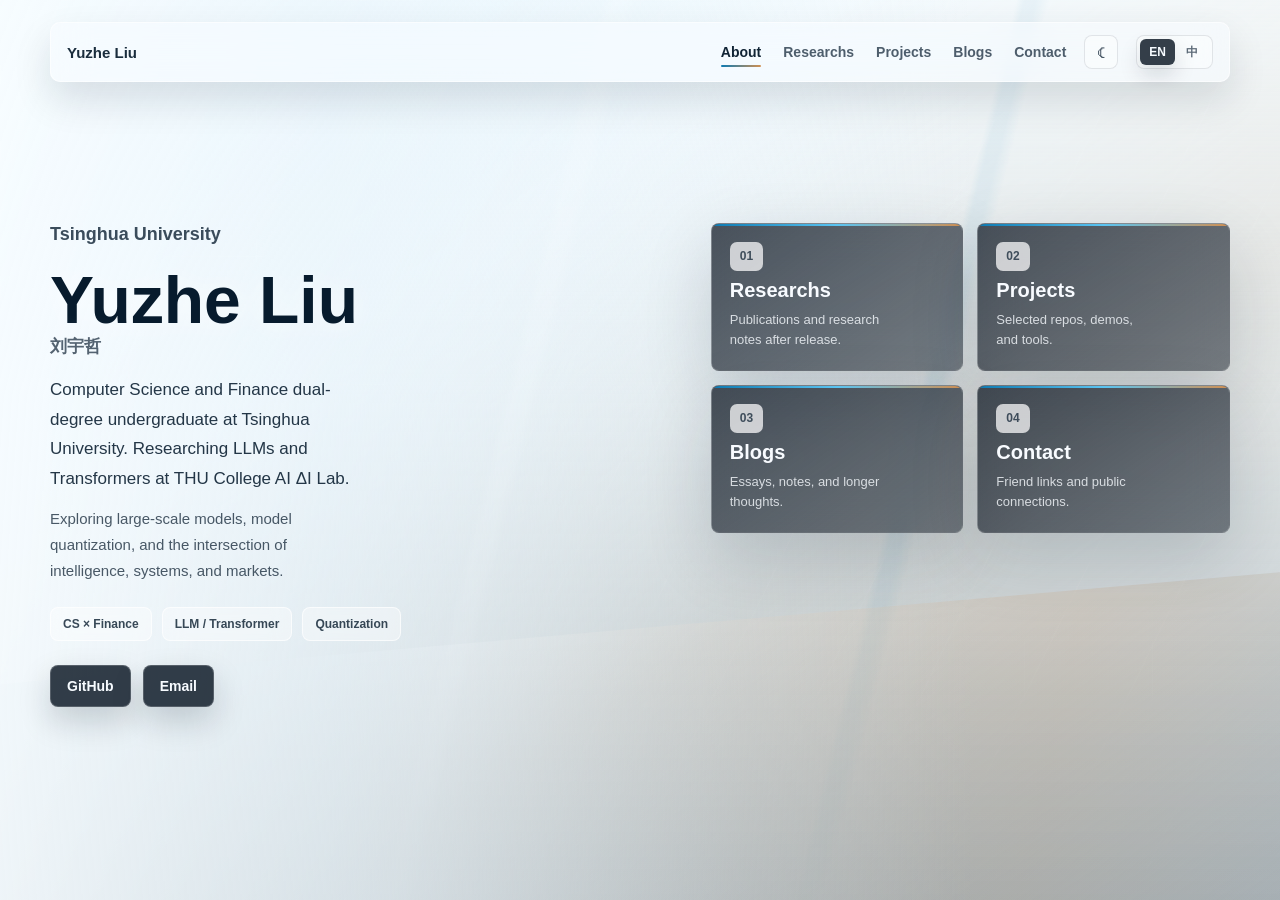
==== index.html @ 2b9860d4 "Use wet lens hutong bokeh background" ====
<!DOCTYPE html>
<html lang="zh-CN">
<head>
  <meta charset="UTF-8" />
  <meta name="viewport" content="width=device-width, initial-scale=1.0" />
  <script>
    try {
      const theme = localStorage.getItem("yuzhe-site-theme");
      document.documentElement.dataset.theme = theme === "dark" ? "dark" : "light";
    } catch (error) {
      document.documentElement.dataset.theme = "light";
    }
  </script>
  <meta name="description" content="刘宇哲 / Yuzhe Liu 的个人主页" />
  <title>刘宇哲 | Yuzhe Liu</title>
  <link rel="stylesheet" href="style.css?v=20260731i" />
  <script src="script.js?v=20260731f" defer></script>
</head>
<body
  data-page="about"
  data-title-en="Yuzhe Liu | Personal Website"
  data-title-zh="刘宇哲 | 个人主页"
  data-description-en="Personal website of Yuzhe Liu, a Computer Science and Finance undergraduate at Tsinghua University."
  data-description-zh="刘宇哲 / Yuzhe Liu 的个人主页"
>
  <main class="site-shell home-shell">
    <div class="hero-bg" aria-hidden="true"></div>
    <div class="hero-vignette" aria-hidden="true"></div>
    <div class="light-grid" aria-hidden="true"></div>

    <header class="navbar">
      <a class="brand" href="index.html">Yuzhe Liu</a>
      <div class="nav-cluster">
        <nav class="nav-links" aria-label="Primary navigation">
          <a href="index.html" data-nav="about" data-i18n="nav.about">About</a>
          <a href="researchs.html" data-nav="researchs" data-i18n="nav.researchs">Researchs</a>
          <a href="projects.html" data-nav="projects" data-i18n="nav.projects">Projects</a>
          <a href="blogs.html" data-nav="blogs" data-i18n="nav.blogs">Blogs</a>
          <a href="contact.html" data-nav="contact" data-i18n="nav.contact">Contact</a>
        </nav>
        <button class="theme-toggle" type="button" data-theme-toggle aria-label="Switch to dark theme" title="Switch to dark theme">
          <span class="theme-icon" aria-hidden="true">☾</span>
        </button>
        <div class="lang-switch" role="group" aria-label="Language">
          <button class="lang-option" type="button" data-lang="en">EN</button>
          <button class="lang-option" type="button" data-lang="zh">中</button>
        </div>
      </div>
    </header>

    <section class="home-hero" id="about" aria-labelledby="home-title">
      <div class="hero-copy">
        <p class="eyebrow" data-i18n="home.eyebrow">Tsinghua University</p>
        <h1 id="home-title">
          <span>Yuzhe Liu</span>
          <small class="chinese-name">刘宇哲</small>
        </h1>
        <p class="headline" data-i18n="home.headline">
          Computer Science and Finance dual-degree undergraduate at Tsinghua University.
          Researching LLMs and Transformers at THU College AI ΔI Lab.
        </p>
        <p class="headline muted" data-i18n="home.muted">
          Exploring large-scale models, model quantization, and the intersection of intelligence,
          systems, and markets.
        </p>

        <div class="signal-list" aria-label="Current focus">
          <span data-i18n="home.signal.degree">CS × Finance</span>
          <span data-i18n="home.signal.llm">LLM / Transformer</span>
          <span data-i18n="home.signal.quant">Quantization</span>
        </div>

        <div class="hero-actions">
          <a href="https://github.com/yz-liu-creater" target="_blank" rel="noreferrer">GitHub</a>
          <a href="https://mail.google.com/mail/?view=cm&fs=1&to=liuyuzhe473%40gmail.com" target="_blank" rel="noreferrer" data-i18n="action.email">Email</a>
        </div>
      </div>

      <nav class="portal-grid" aria-label="Page launcher">
        <a class="portal-card" href="researchs.html">
          <span class="portal-index">01</span>
          <span class="portal-title" data-i18n="portal.researchs.title">Researchs</span>
          <span class="portal-copy" data-i18n="portal.researchs.copy">Publications and research notes after release.</span>
        </a>
        <a class="portal-card" href="projects.html">
          <span class="portal-index">02</span>
          <span class="portal-title" data-i18n="portal.projects.title">Projects</span>
          <span class="portal-copy" data-i18n="portal.projects.copy">Selected repos, demos, and tools.</span>
        </a>
        <a class="portal-card" href="blogs.html">
          <span class="portal-index">03</span>
          <span class="portal-title" data-i18n="portal.blogs.title">Blogs</span>
          <span class="portal-copy" data-i18n="portal.blogs.copy">Essays, notes, and longer thoughts.</span>
        </a>
        <a class="portal-card" href="contact.html">
          <span class="portal-index">04</span>
          <span class="portal-title" data-i18n="portal.contact.title">Contact</span>
          <span class="portal-copy" data-i18n="portal.contact.copy">Friend links and public connections.</span>
        </a>
      </nav>
    </section>
  </main>
</body>
</html>
---- style.css ----
:root {
  --bg: #eaf5fb;
  --bg-soft: #c8dce8;
  --ink: #071b2d;
  --ink-soft: rgba(7, 27, 45, 0.74);
  --panel: rgba(255, 255, 255, 0.48);
  --panel-strong: rgba(255, 255, 255, 0.72);
  --panel-dark: rgba(8, 17, 29, 0.42);
  --line: rgba(255, 255, 255, 0.56);
  --line-dark: rgba(7, 27, 45, 0.12);
  --accent: #0d7ab2;
  --accent-2: #d18f51;
  --accent-3: #59c4f2;
  --shadow: 0 24px 68px rgba(7, 27, 45, 0.16);
  --mx: 0;
  --my: 0;
}

* {
  box-sizing: border-box;
}

html {
  min-height: 100%;
  scroll-behavior: smooth;
}

body {
  min-height: 100%;
  margin: 0;
  overflow-x: hidden;
  color: var(--ink);
  background:
    linear-gradient(180deg, var(--bg) 0%, var(--bg-soft) 100%);
  font-family: Inter, -apple-system, BlinkMacSystemFont, "Segoe UI", "Noto Sans SC",
    "Microsoft YaHei", sans-serif;
  transition: color 220ms ease, background-color 220ms ease;
}

a {
  color: inherit;
}

section[id],
article[id] {
  scroll-margin-top: 104px;
}

.site-shell {
  position: relative;
  isolation: isolate;
  min-height: 100svh;
  padding: 22px clamp(18px, 3vw, 40px) 40px;
}

.home-shell {
  min-height: max(100svh, 860px);
}

.page-shell {
  min-height: 100svh;
}

.hero-bg,
.hero-vignette,
.light-grid {
  position: fixed;
  inset: 0;
  pointer-events: none;
}

.hero-bg {
  z-index: -4;
  inset: -4vmax;
  overflow: hidden;
  background:
    linear-gradient(112deg, rgba(255, 255, 255, 0.72) 0%, rgba(255, 255, 255, 0.2) 34%, rgba(255, 255, 255, 0) 58%),
    linear-gradient(146deg, rgba(89, 196, 242, 0.38) 0%, rgba(234, 245, 251, 0.32) 34%, rgba(209, 143, 81, 0.16) 62%, rgba(255, 255, 255, 0.42) 100%),
    linear-gradient(180deg, #f3fbff 0%, #dbeaf3 48%, #bed5e2 100%);
  transform: scale(1.012) translate3d(calc(var(--mx) * -10px), calc(var(--my) * -8px), 0);
  transition: transform 420ms ease-out;
}

.hero-bg::before,
.hero-bg::after {
  position: absolute;
  content: "";
  pointer-events: none;
}

.hero-bg::before {
  inset: 0;
  opacity: 0.78;
  background:
    linear-gradient(104deg, transparent 0 41%, rgba(255, 255, 255, 0.38) 41.5% 42.4%, transparent 43% 66%, rgba(13, 122, 178, 0.16) 66.5% 67.2%, transparent 68%),
    repeating-linear-gradient(116deg, rgba(255, 255, 255, 0.16) 0 1px, transparent 1px 92px);
  mask-image: linear-gradient(180deg, rgba(0, 0, 0, 0.9) 0%, rgba(0, 0, 0, 0.58) 54%, transparent 100%);
}

.hero-bg::after {
  right: -10%;
  bottom: -16%;
  left: -10%;
  height: 54vh;
  background:
    linear-gradient(180deg, rgba(255, 255, 255, 0) 0%, rgba(7, 27, 45, 0.1) 100%),
    linear-gradient(102deg, rgba(13, 122, 178, 0.12), rgba(255, 255, 255, 0.28) 36%, rgba(209, 143, 81, 0.16) 72%, rgba(7, 27, 45, 0.08));
  transform: skewY(-5deg);
}

.hero-vignette {
  z-index: -3;
  background:
    linear-gradient(
      90deg,
      rgba(247, 252, 255, 0.88) 0%,
      rgba(236, 246, 252, 0.68) 26%,
      rgba(236, 246, 252, 0.18) 58%,
      rgba(236, 246, 252, 0) 76%
    ),
    linear-gradient(
      180deg,
      rgba(247, 252, 255, 0.54) 0%,
      rgba(236, 246, 252, 0.16) 44%,
      rgba(11, 26, 40, 0.08) 78%,
      rgba(11, 26, 40, 0.14) 100%
    );
}

.light-grid {
  z-index: -2;
  opacity: 0.26;
  background:
    linear-gradient(rgba(255, 255, 255, 0.14) 1px, transparent 1px),
    linear-gradient(90deg, rgba(255, 255, 255, 0.14) 1px, transparent 1px);
  background-size: 128px 128px, 128px 128px;
  mask-image: linear-gradient(180deg, rgba(0, 0, 0, 0.8) 0%, rgba(0, 0, 0, 0.24) 44%, transparent 100%);
}

.navbar {
  position: sticky;
  top: 20px;
  z-index: 5;
  display: flex;
  align-items: center;
  justify-content: space-between;
  gap: 18px;
  width: min(1180px, 100%);
  margin: 0 auto;
  padding: 12px 16px;
  border: 1px solid rgba(255, 255, 255, 0.6);
  border-radius: 10px;
  background: rgba(248, 252, 255, 0.56);
  box-shadow: 0 18px 38px rgba(7, 27, 45, 0.12);
  backdrop-filter: blur(18px) saturate(1.15);
}

.site-shell.is-scrolled .navbar {
  background: rgba(248, 252, 255, 0.72);
  box-shadow: 0 20px 44px rgba(7, 27, 45, 0.16);
}

.brand {
  flex: 0 0 auto;
  text-decoration: none;
  color: rgba(7, 27, 45, 0.92);
  font-size: 15px;
  font-weight: 760;
  letter-spacing: 0;
}

.nav-cluster {
  display: flex;
  align-items: center;
  justify-content: flex-end;
  gap: 18px;
  min-width: 0;
}

.nav-links {
  display: flex;
  flex-wrap: wrap;
  align-items: center;
  justify-content: flex-end;
  gap: clamp(10px, 2vw, 22px);
}

.nav-links a {
  position: relative;
  color: rgba(7, 27, 45, 0.7);
  text-decoration: none;
  font-size: 14px;
  font-weight: 680;
  white-space: nowrap;
}

.nav-links a::after {
  position: absolute;
  right: 0;
  bottom: -7px;
  left: 0;
  height: 2px;
  content: "";
  background: linear-gradient(90deg, var(--accent), var(--accent-2));
  border-radius: 999px;
  transform: scaleX(0);
  transform-origin: left;
  transition: transform 180ms ease;
}

.nav-links a:hover,
.nav-links a.active {
  color: rgba(7, 27, 45, 0.96);
}

.nav-links a:hover::after,
.nav-links a.active::after {
  transform: scaleX(1);
}

.lang-switch {
  display: inline-flex;
  flex: 0 0 auto;
  align-items: center;
  min-height: 34px;
  padding: 3px;
  background: rgba(255, 255, 255, 0.42);
  border: 1px solid rgba(7, 27, 45, 0.1);
  border-radius: 8px;
}

.theme-toggle {
  appearance: none;
  display: inline-grid;
  flex: 0 0 auto;
  place-items: center;
  width: 34px;
  height: 34px;
  padding: 0;
  color: rgba(7, 27, 45, 0.72);
  background: rgba(255, 255, 255, 0.42);
  border: 1px solid rgba(7, 27, 45, 0.1);
  border-radius: 8px;
  cursor: pointer;
  font: inherit;
  transition: color 160ms ease, background-color 160ms ease, border-color 160ms ease,
    box-shadow 160ms ease, transform 160ms ease;
}

.theme-toggle:hover {
  color: #f7fbff;
  background: rgba(8, 20, 33, 0.82);
  transform: translateY(-1px);
}

.theme-toggle:focus-visible {
  outline: 2px solid rgba(13, 122, 178, 0.72);
  outline-offset: 2px;
}

.theme-icon {
  display: block;
  font-size: 17px;
  line-height: 1;
}

.lang-option {
  appearance: none;
  min-width: 34px;
  height: 26px;
  padding: 0 9px;
  color: rgba(7, 27, 45, 0.64);
  background: transparent;
  border: 0;
  border-radius: 6px;
  cursor: pointer;
  font: inherit;
  font-size: 12px;
  font-weight: 760;
  line-height: 1;
  transition: background-color 160ms ease, color 160ms ease, box-shadow 160ms ease;
}

.lang-option:hover,
.lang-option.active {
  color: #f7fbff;
  background: rgba(8, 20, 33, 0.82);
  box-shadow: 0 10px 22px rgba(8, 20, 33, 0.14);
}

.lang-option:focus-visible {
  outline: 2px solid rgba(13, 122, 178, 0.72);
  outline-offset: 2px;
}

.home-hero {
  position: relative;
  z-index: 1;
  width: min(1180px, 100%);
  margin: 0 auto;
  padding: clamp(84px, 11vw, 168px) 0 clamp(32px, 5vw, 56px);
  display: grid;
  grid-template-columns: minmax(0, 1.08fr) minmax(0, 0.92fr);
  gap: clamp(22px, 4vw, 52px);
  align-items: start;
}

.hero-copy {
  max-width: 660px;
}

.eyebrow {
  display: inline-flex;
  align-items: center;
  min-height: 32px;
  padding: 0 12px;
  margin: 0 0 16px;
  color: rgba(7, 27, 45, 0.72);
  background: rgba(255, 255, 255, 0.5);
  border: 1px solid rgba(255, 255, 255, 0.7);
  border-radius: 8px;
  font-size: 12px;
  font-weight: 760;
  letter-spacing: 0;
  text-transform: uppercase;
  backdrop-filter: blur(10px);
}

.home-hero .eyebrow {
  min-height: auto;
  padding: 0;
  margin-bottom: 24px;
  color: rgba(7, 27, 45, 0.78);
  background: transparent;
  border: 0;
  border-radius: 0;
  font-size: 18px;
  font-weight: 800;
  line-height: 1.3;
  text-transform: none;
  backdrop-filter: none;
}

h1 {
  margin: 0;
  color: var(--ink);
  font-size: clamp(46px, 5.2vw, 66px);
  line-height: 0.92;
  font-weight: 800;
  letter-spacing: 0;
  text-wrap: balance;
  text-shadow: 0 1px 24px rgba(255, 255, 255, 0.7);
}

h1 span {
  display: block;
}

h1 small {
  display: block;
  margin-top: 8px;
  color: rgba(7, 27, 45, 0.68);
  font-size: clamp(14px, 1.35vw, 18px);
  font-weight: 600;
}

.headline {
  max-width: 34ch;
  margin: 20px 0 0;
  color: rgba(7, 27, 45, 0.88);
  font-size: 17px;
  line-height: 1.75;
  text-wrap: balance;
  text-shadow: 0 1px 18px rgba(255, 255, 255, 0.55);
}

.headline.muted {
  max-width: 40ch;
  margin-top: 12px;
  color: rgba(7, 27, 45, 0.72);
  font-size: 15px;
}

.signal-list {
  display: flex;
  flex-wrap: wrap;
  gap: 10px;
  margin-top: 22px;
}

.signal-list span {
  display: inline-flex;
  align-items: center;
  min-height: 34px;
  padding: 0 12px;
  color: rgba(7, 27, 45, 0.8);
  background: rgba(255, 255, 255, 0.38);
  border: 1px solid rgba(255, 255, 255, 0.66);
  border-radius: 8px;
  font-size: 12px;
  font-weight: 700;
  backdrop-filter: blur(10px);
}

.hero-actions {
  display: flex;
  flex-wrap: wrap;
  gap: 12px;
  margin-top: 24px;
}

.hero-actions a {
  display: inline-flex;
  align-items: center;
  min-height: 42px;
  padding: 0 16px;
  color: #f7fbff;
  text-decoration: none;
  background: rgba(8, 20, 33, 0.82);
  border: 1px solid rgba(255, 255, 255, 0.18);
  border-radius: 8px;
  box-shadow: 0 14px 32px rgba(8, 20, 33, 0.18);
  font-size: 14px;
  font-weight: 760;
  transition: transform 180ms ease, background-color 180ms ease, box-shadow 180ms ease;
}

.hero-actions a:hover {
  background: rgba(13, 122, 178, 0.94);
  box-shadow: 0 18px 38px rgba(13, 122, 178, 0.22);
  transform: translateY(-2px);
}

.portal-grid {
  display: grid;
  grid-template-columns: repeat(2, minmax(0, 1fr));
  gap: 14px;
  align-self: start;
}

.portal-card {
  position: relative;
  display: grid;
  gap: 8px;
  min-height: 148px;
  padding: 18px;
  color: #f8fbff;
  text-decoration: none;
  background: linear-gradient(145deg, rgba(9, 18, 30, 0.72), rgba(9, 18, 30, 0.5));
  border: 1px solid rgba(255, 255, 255, 0.16);
  border-radius: 8px;
  box-shadow: var(--shadow);
  backdrop-filter: blur(18px) saturate(1.15);
  transition: transform 180ms ease, border-color 180ms ease, box-shadow 180ms ease;
  overflow: hidden;
}

.portal-card::before {
  position: absolute;
  inset: 0 0 auto;
  height: 2px;
  content: "";
  background: linear-gradient(90deg, var(--accent), var(--accent-3), var(--accent-2));
}

.portal-card:hover {
  transform: translateY(-3px);
  border-color: rgba(255, 255, 255, 0.26);
  box-shadow: 0 28px 64px rgba(7, 27, 45, 0.22);
}

.portal-index {
  display: inline-flex;
  align-items: center;
  width: fit-content;
  min-height: 28px;
  padding: 0 10px;
  color: rgba(7, 27, 45, 0.72);
  background: rgba(255, 255, 255, 0.72);
  border-radius: 7px;
  font-size: 12px;
  font-weight: 780;
}

.portal-title {
  font-size: 20px;
  line-height: 1.1;
  font-weight: 760;
}

.portal-copy {
  color: rgba(248, 251, 255, 0.8);
  font-size: 13px;
  line-height: 1.55;
  max-width: 22ch;
}

.page-main {
  position: relative;
  z-index: 1;
  width: min(980px, 100%);
  margin: 0 auto;
  padding: clamp(62px, 8vw, 108px) 0 0;
  display: grid;
  gap: 28px;
}

.page-heading {
  max-width: 720px;
}

.page-heading h1 {
  font-size: clamp(42px, 5vw, 68px);
}

.page-subtitle {
  max-width: 56ch;
  margin: 16px 0 0;
  color: rgba(7, 27, 45, 0.76);
  font-size: 16px;
  line-height: 1.72;
  text-wrap: balance;
}

.empty-panel,
.entry-panel {
  display: grid;
  grid-template-columns: 74px minmax(0, 1fr);
  gap: 18px;
  align-items: start;
  padding: 24px 26px;
  color: var(--ink);
  background: linear-gradient(145deg, rgba(255, 255, 255, 0.62), rgba(243, 249, 254, 0.4));
  border: 1px solid rgba(255, 255, 255, 0.72);
  border-radius: 8px;
  box-shadow: var(--shadow);
  backdrop-filter: blur(18px) saturate(1.1);
}

.project-entry {
  position: relative;
  grid-template-columns: 74px minmax(0, 1fr) auto;
  align-items: center;
  color: var(--ink);
  text-decoration: none;
  transition: transform 180ms ease, border-color 180ms ease, box-shadow 180ms ease;
}

.project-entry:hover {
  border-color: rgba(13, 122, 178, 0.3);
  box-shadow: 0 28px 64px rgba(7, 27, 45, 0.2);
  transform: translateY(-3px);
}

.project-link {
  align-self: center;
  color: var(--accent);
  font-size: 13px;
  font-weight: 760;
  white-space: nowrap;
}

.project-link::after {
  content: " ↗";
}

.entry-panel {
  background:
    linear-gradient(145deg, rgba(255, 255, 255, 0.66), rgba(243, 249, 254, 0.44)),
    linear-gradient(90deg, rgba(13, 122, 178, 0.12), rgba(209, 143, 81, 0.08));
}

.empty-index,
.entry-index {
  display: inline-flex;
  align-items: center;
  justify-content: center;
  width: 56px;
  height: 56px;
  color: rgba(7, 27, 45, 0.64);
  background: rgba(255, 255, 255, 0.7);
  border: 1px solid rgba(7, 27, 45, 0.12);
  border-radius: 8px;
  font-size: 18px;
  font-weight: 800;
}

.entry-index {
  color: rgba(247, 251, 255, 0.94);
  background: linear-gradient(145deg, rgba(8, 20, 33, 0.86), rgba(13, 122, 178, 0.72));
  border-color: rgba(255, 255, 255, 0.26);
}

.entry-kicker {
  width: fit-content;
  min-height: 28px;
  margin: 0 0 10px;
  padding: 0 10px;
  display: inline-flex;
  align-items: center;
  color: rgba(7, 27, 45, 0.68);
  background: rgba(255, 255, 255, 0.58);
  border: 1px solid rgba(7, 27, 45, 0.1);
  border-radius: 7px;
  font-size: 12px;
  font-weight: 760;
}

.empty-panel h2,
.entry-panel h2 {
  margin: 0;
  font-size: 24px;
  line-height: 1.2;
}

.empty-panel p,
.entry-panel p:not(.entry-kicker) {
  margin: 10px 0 0;
  color: rgba(7, 27, 45, 0.72);
  font-size: 15px;
  line-height: 1.72;
}

html[data-theme="dark"] {
  color-scheme: dark;
  --bg: #050914;
  --bg-soft: #091426;
  --ink: #f3f8ff;
  --ink-soft: rgba(231, 241, 255, 0.76);
  --panel: rgba(8, 17, 31, 0.56);
  --panel-strong: rgba(11, 24, 43, 0.74);
  --line: rgba(246, 216, 174, 0.2);
  --line-dark: rgba(246, 216, 174, 0.14);
  --accent: #f0b34f;
  --accent-2: #c94630;
  --accent-3: #ffd27a;
  --shadow: 0 28px 76px rgba(0, 0, 0, 0.38);
}

html[data-theme="dark"] body {
  color: var(--ink);
  background: #050914;
}

html[data-theme="dark"] .hero-bg {
  background-color: #050303;
  background-image: url("assets/night-hutong-bokeh.webp");
  background-position: center;
  background-repeat: no-repeat;
  background-size: cover;
}

html[data-theme="dark"] .hero-bg::before,
html[data-theme="dark"] .hero-bg::after {
  display: none;
}

html[data-theme="dark"] .hero-bg::before {
  inset: auto 0 0;
  height: 56%;
  opacity: 0.96;
  background:
    linear-gradient(154deg, transparent 0 46%, #171218 47% 100%) 0 100% / 19% 62% no-repeat,
    linear-gradient(206deg, transparent 0 46%, #24161a 47% 100%) 16% 100% / 18% 76% no-repeat,
    linear-gradient(154deg, transparent 0 46%, #1b1419 47% 100%) 31% 100% / 21% 54% no-repeat,
    linear-gradient(206deg, transparent 0 46%, #29191b 47% 100%) 49% 100% / 19% 72% no-repeat,
    linear-gradient(154deg, transparent 0 46%, #1a1318 47% 100%) 65% 100% / 20% 58% no-repeat,
    linear-gradient(206deg, transparent 0 46%, #261719 47% 100%) 82% 100% / 18% 78% no-repeat;
  filter: drop-shadow(0 -1px 9px rgba(201, 70, 48, 0.16));
  mask-image: linear-gradient(180deg, transparent 0%, #000 12%, #000 100%);
}

html[data-theme="dark"] .hero-bg::after {
  right: -8%;
  bottom: -5%;
  left: -8%;
  height: 42%;
  background:
    linear-gradient(#b93628 0 100%) 13% 18% / 10px 24px no-repeat,
    linear-gradient(#e8a844 0 100%) 29% 40% / 12px 17px no-repeat,
    linear-gradient(#c83f2c 0 100%) 53% 24% / 10px 22px no-repeat,
    linear-gradient(#f0b34f 0 100%) 75% 44% / 13px 18px no-repeat,
    linear-gradient(#b93628 0 100%) 89% 19% / 9px 23px no-repeat,
    repeating-linear-gradient(105deg, transparent 0 72px, rgba(240, 179, 79, 0.1) 73px 75px, transparent 76px 148px),
    linear-gradient(180deg, transparent 0%, rgba(201, 70, 48, 0.08) 48%, rgba(240, 179, 79, 0.14) 100%);
  transform: skewY(-3deg);
  transform-origin: center;
}

html[data-theme="dark"] .hero-vignette {
  background: rgba(3, 3, 5, 0.14);
}

html[data-theme="dark"] .light-grid {
  display: none;
}

html[data-theme="dark"] .navbar,
html[data-theme="dark"] .site-shell.is-scrolled .navbar {
  background: rgba(7, 14, 28, 0.62);
  border-color: rgba(246, 216, 174, 0.18);
  box-shadow: 0 22px 54px rgba(0, 0, 0, 0.34), inset 0 1px rgba(255, 255, 255, 0.04);
}

html[data-theme="dark"] .brand,
html[data-theme="dark"] .nav-links a,
html[data-theme="dark"] .nav-links a:hover,
html[data-theme="dark"] .nav-links a.active {
  color: rgba(244, 249, 255, 0.92);
}

html[data-theme="dark"] .nav-links a::after {
  box-shadow: 0 0 14px rgba(240, 179, 79, 0.4);
}

html[data-theme="dark"] .lang-switch,
html[data-theme="dark"] .theme-toggle {
  color: rgba(236, 246, 255, 0.8);
  background: rgba(12, 26, 46, 0.64);
  border-color: rgba(246, 216, 174, 0.18);
}

html[data-theme="dark"] .theme-toggle:hover,
html[data-theme="dark"] .theme-toggle[aria-pressed="true"] {
  color: #21120a;
  background: #f0b34f;
  border-color: rgba(255, 210, 122, 0.72);
  box-shadow: 0 0 22px rgba(240, 179, 79, 0.24);
}

html[data-theme="dark"] .lang-option {
  color: rgba(236, 246, 255, 0.7);
}

html[data-theme="dark"] .lang-option:hover,
html[data-theme="dark"] .lang-option.active {
  color: #21120a;
  background: #f0b34f;
  box-shadow: 0 0 20px rgba(240, 179, 79, 0.22);
}

html[data-theme="dark"] h1,
html[data-theme="dark"] .home-hero .eyebrow,
html[data-theme="dark"] .headline,
html[data-theme="dark"] .empty-panel h2,
html[data-theme="dark"] .entry-panel h2 {
  color: #f3f8ff;
  text-shadow: 0 0 24px rgba(240, 179, 79, 0.1);
}

html[data-theme="dark"] h1 small,
html[data-theme="dark"] .headline.muted,
html[data-theme="dark"] .page-subtitle,
html[data-theme="dark"] .empty-panel p,
html[data-theme="dark"] .entry-panel p:not(.entry-kicker) {
  color: rgba(226, 238, 252, 0.74);
}

html[data-theme="dark"] .signal-list span,
html[data-theme="dark"] .entry-kicker {
  color: rgba(235, 246, 255, 0.86);
  background: rgba(9, 24, 43, 0.64);
  border-color: rgba(246, 216, 174, 0.18);
}

html[data-theme="dark"] .hero-actions a {
  color: #21120a;
  background: #f0b34f;
  border-color: rgba(255, 220, 150, 0.48);
  box-shadow: 0 14px 34px rgba(240, 179, 79, 0.16);
}

html[data-theme="dark"] .hero-actions a:hover {
  color: #fff;
  background: #b93628;
  box-shadow: 0 18px 42px rgba(201, 70, 48, 0.24);
}

html[data-theme="dark"] .portal-card {
  background: linear-gradient(145deg, rgba(24, 18, 25, 0.82), rgba(39, 23, 24, 0.6));
  border-color: rgba(246, 216, 174, 0.16);
  box-shadow: 0 24px 58px rgba(0, 0, 0, 0.36);
}

html[data-theme="dark"] .portal-index {
  color: #21120a;
  background: #f0b34f;
}

html[data-theme="dark"] .portal-copy {
  color: rgba(234, 244, 255, 0.76);
}

html[data-theme="dark"] .empty-panel,
html[data-theme="dark"] .entry-panel {
  color: #f3f8ff;
  background:
    linear-gradient(145deg, rgba(28, 20, 25, 0.74), rgba(15, 15, 24, 0.58)),
    linear-gradient(90deg, rgba(240, 179, 79, 0.08), rgba(201, 70, 48, 0.07));
  border-color: rgba(246, 216, 174, 0.18);
  box-shadow: 0 28px 72px rgba(0, 0, 0, 0.38), inset 0 1px rgba(255, 255, 255, 0.04);
}

html[data-theme="dark"] .empty-index {
  color: #21120a;
  background: rgba(240, 179, 79, 0.9);
  border-color: rgba(255, 210, 122, 0.56);
}

html[data-theme="dark"] .entry-index {
  color: #fff8eb;
  background: linear-gradient(145deg, #c94630, #8f2e24);
  border-color: rgba(255, 255, 255, 0.24);
}

html[data-theme="dark"] .project-link {
  color: #f0b34f;
}

@keyframes enter-up {
  from {
    opacity: 0;
    transform: translateY(18px);
  }

  to {
    opacity: 1;
    transform: translateY(0);
  }
}

.hero-copy,
.page-heading,
.portal-grid,
.empty-panel,
.entry-panel {
  animation: enter-up 760ms cubic-bezier(0.22, 1, 0.36, 1) both;
}

.portal-grid {
  animation-delay: 90ms;
}

.empty-panel,
.entry-panel {
  animation-delay: 80ms;
}

@media (max-width: 960px) {
  .home-hero {
    grid-template-columns: 1fr;
    padding-top: 70px;
    gap: 20px;
  }

  .portal-grid {
    grid-template-columns: 1fr 1fr;
  }

  .page-main {
    width: min(920px, 100%);
    padding-top: 58px;
  }
}

@media (max-width: 700px) {
  .site-shell {
    padding: 16px 16px 32px;
  }

  .hero-bg {
    inset: -8vmax;
  }

  .navbar {
    top: 12px;
    flex-direction: column;
    align-items: flex-start;
    gap: 10px;
    padding: 12px 14px;
    border-radius: 10px;
  }

  .nav-links {
    justify-content: flex-start;
  }

  .nav-cluster {
    width: 100%;
    flex-wrap: wrap;
    justify-content: space-between;
    gap: 10px 12px;
  }

  .home-hero {
    padding-top: 58px;
  }

  .home-hero .eyebrow {
    margin-bottom: 20px;
    font-size: 16px;
  }

  .portal-grid {
    grid-template-columns: 1fr;
  }

  .portal-card {
    min-height: 130px;
  }

  .page-heading h1 {
    font-size: clamp(34px, 10vw, 46px);
  }

  .page-subtitle,
  .headline {
    font-size: 15px;
  }

  .empty-panel,
  .entry-panel {
    grid-template-columns: 1fr;
    gap: 14px;
    padding: 20px;
  }

  .project-entry {
    grid-template-columns: 1fr;
  }

  .project-link {
    justify-self: start;
    white-space: normal;
  }

  .empty-index,
  .entry-index {
    width: 48px;
    height: 48px;
    border-radius: 8px;
  }
}

@media (max-width: 480px) {
  section[id],
  article[id] {
    scroll-margin-top: 132px;
  }

  .brand {
    font-size: 14px;
  }

  .nav-links a {
    font-size: 13px;
  }

  h1 {
    font-size: clamp(34px, 11vw, 44px);
  }

  h1 small {
    margin-top: 7px;
    font-size: 14px;
  }

  .headline {
    margin-top: 16px;
  }

  .signal-list {
    gap: 8px;
  }

  .signal-list span,
  .eyebrow {
    font-size: 11px;
  }

  .hero-actions a {
    min-height: 40px;
    padding: 0 14px;
  }
}

@media (prefers-reduced-motion: reduce) {
  html {
    scroll-behavior: auto;
  }

  *,
  *::before,
  *::after {
    animation-duration: 0.01ms !important;
    animation-iteration-count: 1 !important;
    transition-duration: 0.01ms !important;
  }

  .hero-bg {
    transform: none;
  }
}
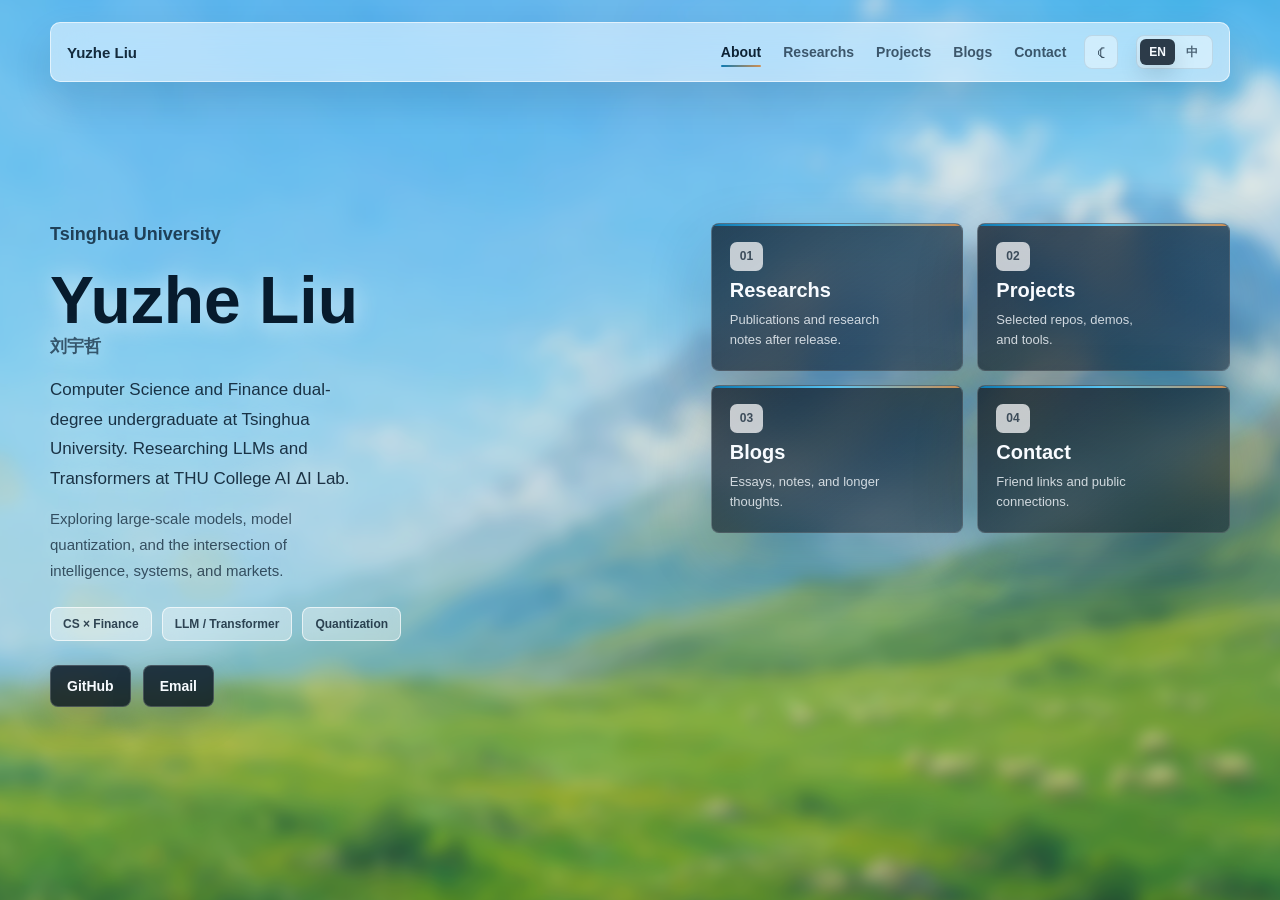
==== commit 0738c0ff: "Add blurred Altay light theme background" ====
--- a/index.html
+++ b/index.html
@@ -13,7 +13,7 @@
   </script>
   <meta name="description" content="刘宇哲 / Yuzhe Liu 的个人主页" />
   <title>刘宇哲 | Yuzhe Liu</title>
-  <link rel="stylesheet" href="style.css?v=20260731i" />
+  <link rel="stylesheet" href="style.css?v=20260731k" />
   <script src="script.js?v=20260731f" defer></script>
 </head>
 <body
--- a/style.css
+++ b/style.css
@@ -621,6 +621,28 @@
   line-height: 1.72;
 }
 
+html:not([data-theme="dark"]) .hero-bg {
+  background-color: #b9dcf3;
+  background-image: url("assets/altay-day-bokeh.webp");
+  background-position: center;
+  background-repeat: no-repeat;
+  background-size: cover;
+  filter: blur(8px) saturate(1.08);
+}
+
+html:not([data-theme="dark"]) .hero-bg::before,
+html:not([data-theme="dark"]) .hero-bg::after {
+  display: none;
+}
+
+html:not([data-theme="dark"]) .hero-vignette {
+  background: rgba(244, 250, 255, 0.12);
+}
+
+html:not([data-theme="dark"]) .light-grid {
+  display: none;
+}
+
 html[data-theme="dark"] {
   color-scheme: dark;
   --bg: #050914;
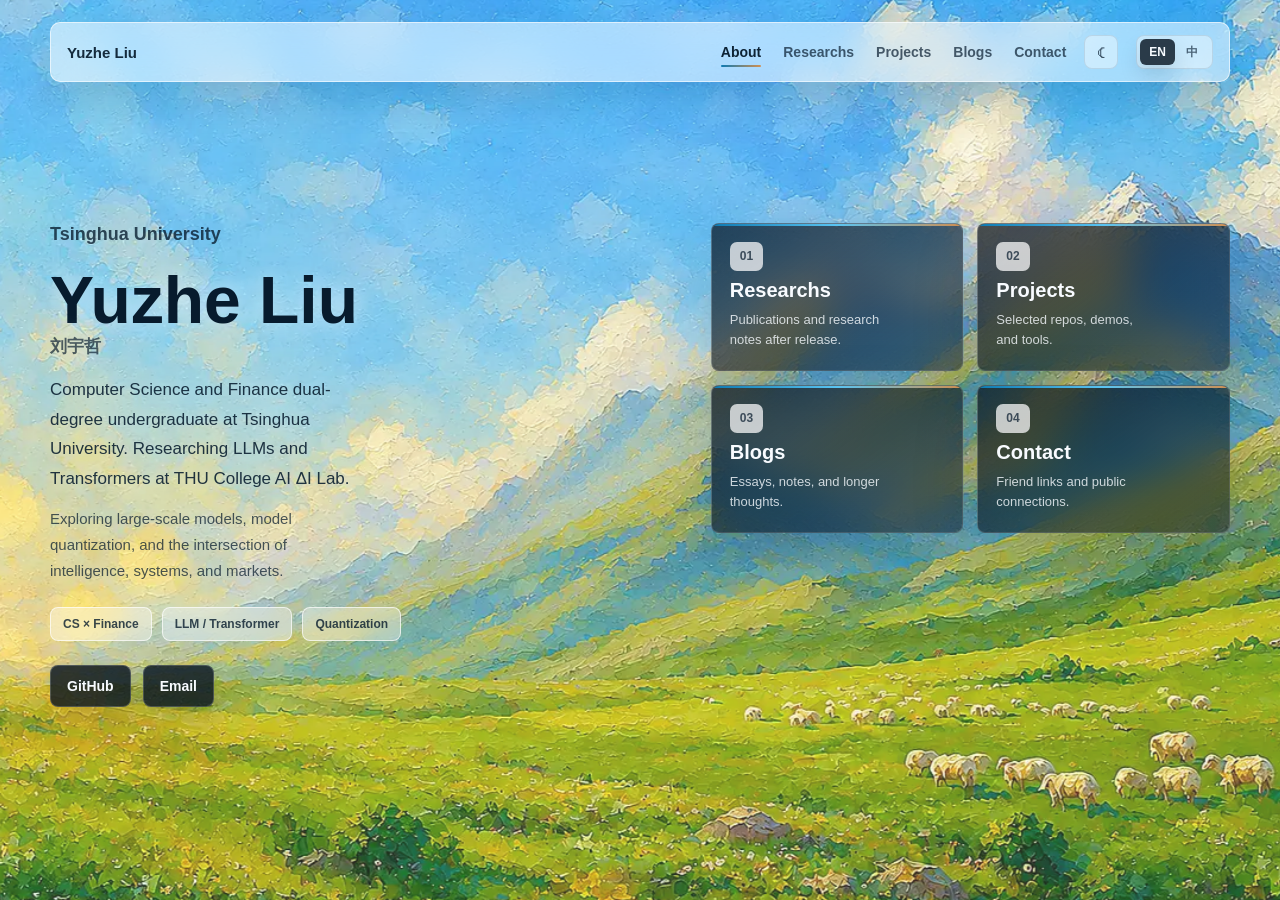
==== commit 80deb40f: "Refine Altay background with softer oil-painted peaks" ====
--- a/index.html
+++ b/index.html
@@ -13,7 +13,7 @@
   </script>
   <meta name="description" content="刘宇哲 / Yuzhe Liu 的个人主页" />
   <title>刘宇哲 | Yuzhe Liu</title>
-  <link rel="stylesheet" href="style.css?v=20260731k" />
+  <link rel="stylesheet" href="style.css?v=20260731l" />
   <script src="script.js?v=20260731f" defer></script>
 </head>
 <body
--- a/style.css
+++ b/style.css
@@ -627,7 +627,6 @@
   background-position: center;
   background-repeat: no-repeat;
   background-size: cover;
-  filter: blur(8px) saturate(1.08);
 }
 
 html:not([data-theme="dark"]) .hero-bg::before,
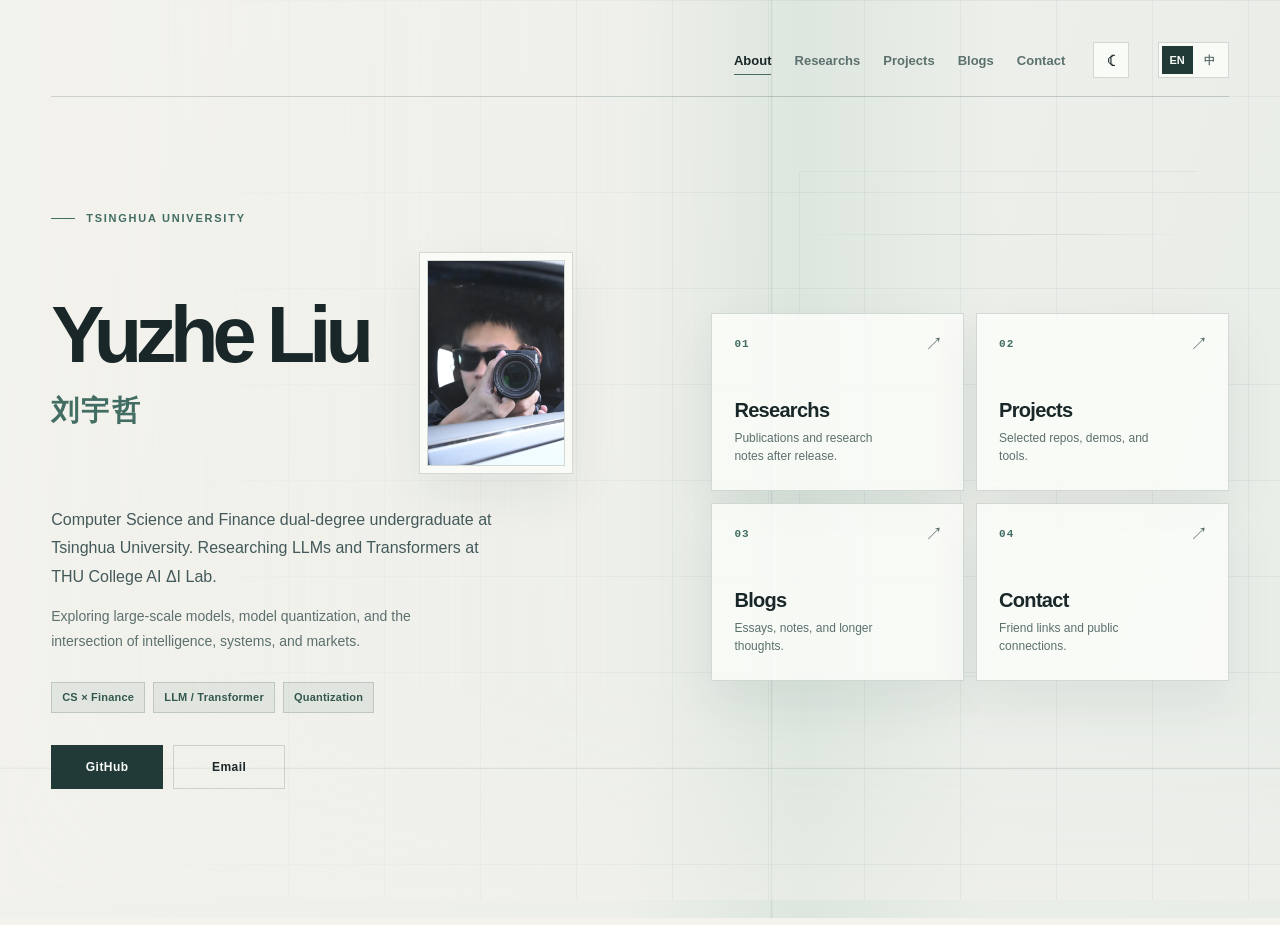
==== commit d7bab107: "Refine homepage themes and add portrait" ====
--- a/index.html
+++ b/index.html
@@ -13,8 +13,8 @@
   </script>
   <meta name="description" content="刘宇哲 / Yuzhe Liu 的个人主页" />
   <title>刘宇哲 | Yuzhe Liu</title>
-  <link rel="stylesheet" href="style.css?v=20260731l" />
-  <script src="script.js?v=20260731f" defer></script>
+  <link rel="stylesheet" href="style.css?v=20261002b" />
+  <script src="script.js?v=20260812b" defer></script>
 </head>
 <body
   data-page="about"
@@ -29,7 +29,6 @@
     <div class="light-grid" aria-hidden="true"></div>
 
     <header class="navbar">
-      <a class="brand" href="index.html">Yuzhe Liu</a>
       <div class="nav-cluster">
         <nav class="nav-links" aria-label="Primary navigation">
           <a href="index.html" data-nav="about" data-i18n="nav.about">About</a>
@@ -51,10 +50,15 @@
     <section class="home-hero" id="about" aria-labelledby="home-title">
       <div class="hero-copy">
         <p class="eyebrow" data-i18n="home.eyebrow">Tsinghua University</p>
-        <h1 id="home-title">
-          <span>Yuzhe Liu</span>
-          <small class="chinese-name">刘宇哲</small>
-        </h1>
+        <div class="identity-row">
+          <h1 id="home-title">
+            <span>Yuzhe Liu</span>
+            <small class="chinese-name">刘宇哲</small>
+          </h1>
+          <figure class="portrait-frame">
+            <img src="assets/yuzhe-portrait.webp" width="960" height="1440" alt="Yuzhe Liu / 刘宇哲 holding a camera" decoding="async" fetchpriority="high" />
+          </figure>
+        </div>
         <p class="headline" data-i18n="home.headline">
           Computer Science and Finance dual-degree undergraduate at Tsinghua University.
           Researching LLMs and Transformers at THU College AI ΔI Lab.
--- a/style.css
+++ b/style.css
@@ -1,19 +1,43 @@
 :root {
-  --bg: #eaf5fb;
-  --bg-soft: #c8dce8;
-  --ink: #071b2d;
-  --ink-soft: rgba(7, 27, 45, 0.74);
-  --panel: rgba(255, 255, 255, 0.48);
-  --panel-strong: rgba(255, 255, 255, 0.72);
-  --panel-dark: rgba(8, 17, 29, 0.42);
-  --line: rgba(255, 255, 255, 0.56);
-  --line-dark: rgba(7, 27, 45, 0.12);
-  --accent: #0d7ab2;
-  --accent-2: #d18f51;
-  --accent-3: #59c4f2;
-  --shadow: 0 24px 68px rgba(7, 27, 45, 0.16);
+  color-scheme: light;
+  --bg: #f3f2ed;
+  --bg-alt: #e8ede8;
+  --ink: #192729;
+  --ink-soft: #43595a;
+  --muted: #5c706d;
+  --accent: #426d63;
+  --accent-strong: #31574e;
+  --accent-tint: rgba(66, 109, 99, 0.09);
+  --hairline: rgba(38, 70, 65, 0.18);
+  --grid-line: rgba(45, 81, 73, 0.07);
+  --surface: rgba(252, 253, 249, 0.84);
+  --surface-strong: #fcfdf9;
+  --beam: rgba(193, 215, 202, 0.36);
+  --shadow: 0 20px 48px rgba(30, 59, 55, 0.07);
+  --button-bg: #213a38;
+  --button-ink: #f7faf6;
   --mx: 0;
   --my: 0;
+}
+
+html[data-theme="dark"] {
+  color-scheme: dark;
+  --bg: #0c1518;
+  --bg-alt: #142326;
+  --ink: #edf2ed;
+  --ink-soft: #bdcec6;
+  --muted: #90a69d;
+  --accent: #a7cbbb;
+  --accent-strong: #d1e6d9;
+  --accent-tint: rgba(167, 203, 187, 0.12);
+  --hairline: rgba(188, 219, 204, 0.19);
+  --grid-line: rgba(184, 216, 199, 0.055);
+  --surface: rgba(21, 36, 39, 0.89);
+  --surface-strong: #1a2b2e;
+  --beam: rgba(94, 152, 134, 0.16);
+  --shadow: 0 24px 52px rgba(0, 0, 0, 0.24);
+  --button-bg: #afd3bd;
+  --button-ink: #0f211e;
 }
 
 * {
@@ -30,15 +54,20 @@
   margin: 0;
   overflow-x: hidden;
   color: var(--ink);
-  background:
-    linear-gradient(180deg, var(--bg) 0%, var(--bg-soft) 100%);
+  background: var(--bg);
   font-family: Inter, -apple-system, BlinkMacSystemFont, "Segoe UI", "Noto Sans SC",
     "Microsoft YaHei", sans-serif;
-  transition: color 220ms ease, background-color 220ms ease;
+  transition: color 360ms ease, background-color 360ms ease;
 }
 
 a {
   color: inherit;
+}
+
+a:focus-visible,
+button:focus-visible {
+  outline: 2px solid var(--accent);
+  outline-offset: 4px;
 }
 
 section[id],
@@ -50,15 +79,7 @@
   position: relative;
   isolation: isolate;
   min-height: 100svh;
-  padding: 22px clamp(18px, 3vw, 40px) 40px;
-}
-
-.home-shell {
-  min-height: max(100svh, 860px);
-}
-
-.page-shell {
-  min-height: 100svh;
+  padding: 24px clamp(20px, 4vw, 56px) 56px;
 }
 
 .hero-bg,
@@ -70,110 +91,107 @@
 }
 
 .hero-bg {
-  z-index: -4;
-  inset: -4vmax;
+  z-index: -3;
+  inset: -18px;
   overflow: hidden;
-  background:
-    linear-gradient(112deg, rgba(255, 255, 255, 0.72) 0%, rgba(255, 255, 255, 0.2) 34%, rgba(255, 255, 255, 0) 58%),
-    linear-gradient(146deg, rgba(89, 196, 242, 0.38) 0%, rgba(234, 245, 251, 0.32) 34%, rgba(209, 143, 81, 0.16) 62%, rgba(255, 255, 255, 0.42) 100%),
-    linear-gradient(180deg, #f3fbff 0%, #dbeaf3 48%, #bed5e2 100%);
-  transform: scale(1.012) translate3d(calc(var(--mx) * -10px), calc(var(--my) * -8px), 0);
-  transition: transform 420ms ease-out;
+  background: linear-gradient(108deg, var(--bg) 7%, var(--bg-alt) 100%);
+  transform: translate3d(calc(var(--mx) * -8px), calc(var(--my) * -6px), 0);
+  transition: transform 500ms ease-out, background 360ms ease;
 }
 
 .hero-bg::before,
-.hero-bg::after {
+.hero-bg::after,
+.hero-vignette::before,
+.hero-vignette::after {
   position: absolute;
   content: "";
-  pointer-events: none;
 }
 
 .hero-bg::before {
   inset: 0;
-  opacity: 0.78;
   background:
-    linear-gradient(104deg, transparent 0 41%, rgba(255, 255, 255, 0.38) 41.5% 42.4%, transparent 43% 66%, rgba(13, 122, 178, 0.16) 66.5% 67.2%, transparent 68%),
-    repeating-linear-gradient(116deg, rgba(255, 255, 255, 0.16) 0 1px, transparent 1px 92px);
-  mask-image: linear-gradient(180deg, rgba(0, 0, 0, 0.9) 0%, rgba(0, 0, 0, 0.58) 54%, transparent 100%);
+    linear-gradient(90deg, transparent 0 59.9%, var(--hairline) 60%, transparent 60.1%),
+    linear-gradient(0deg, transparent 0 15.9%, var(--hairline) 16%, transparent 16.1%);
+  opacity: 0.72;
 }
 
 .hero-bg::after {
-  right: -10%;
-  bottom: -16%;
-  left: -10%;
-  height: 54vh;
+  top: -10%;
+  bottom: -10%;
+  left: 49%;
+  width: 28%;
+  background: linear-gradient(90deg, transparent, var(--beam) 48%, transparent);
+  animation: beam-drift 17s ease-in-out infinite alternate;
+}
+
+.hero-vignette {
+  z-index: -2;
   background:
-    linear-gradient(180deg, rgba(255, 255, 255, 0) 0%, rgba(7, 27, 45, 0.1) 100%),
-    linear-gradient(102deg, rgba(13, 122, 178, 0.12), rgba(255, 255, 255, 0.28) 36%, rgba(209, 143, 81, 0.16) 72%, rgba(7, 27, 45, 0.08));
-  transform: skewY(-5deg);
-}
-
-.hero-vignette {
-  z-index: -3;
+    linear-gradient(90deg, var(--bg) 0%, transparent 62%),
+    linear-gradient(0deg, var(--bg) 0%, transparent 23%);
+  opacity: 0.45;
+  transition: background 360ms ease;
+}
+
+.hero-vignette::before {
+  top: 19%;
+  right: 6.5%;
+  width: min(31vw, 510px);
+  height: 56%;
+  border: 1px solid var(--hairline);
+  border-right: 0;
+  opacity: 0.58;
+}
+
+.hero-vignette::after {
+  top: 26%;
+  right: 6.5%;
+  width: min(31vw, 510px);
+  height: 1px;
+  background: linear-gradient(90deg, transparent, var(--accent), transparent);
+  opacity: 0.4;
+  animation: scan-line 12s ease-in-out infinite alternate;
+}
+
+.light-grid {
+  z-index: -1;
   background:
-    linear-gradient(
-      90deg,
-      rgba(247, 252, 255, 0.88) 0%,
-      rgba(236, 246, 252, 0.68) 26%,
-      rgba(236, 246, 252, 0.18) 58%,
-      rgba(236, 246, 252, 0) 76%
-    ),
-    linear-gradient(
-      180deg,
-      rgba(247, 252, 255, 0.54) 0%,
-      rgba(236, 246, 252, 0.16) 44%,
-      rgba(11, 26, 40, 0.08) 78%,
-      rgba(11, 26, 40, 0.14) 100%
-    );
-}
-
-.light-grid {
-  z-index: -2;
-  opacity: 0.26;
-  background:
-    linear-gradient(rgba(255, 255, 255, 0.14) 1px, transparent 1px),
-    linear-gradient(90deg, rgba(255, 255, 255, 0.14) 1px, transparent 1px);
-  background-size: 128px 128px, 128px 128px;
-  mask-image: linear-gradient(180deg, rgba(0, 0, 0, 0.8) 0%, rgba(0, 0, 0, 0.24) 44%, transparent 100%);
+    linear-gradient(var(--grid-line) 1px, transparent 1px),
+    linear-gradient(90deg, var(--grid-line) 1px, transparent 1px);
+  background-size: 96px 96px;
+  mask-image: linear-gradient(90deg, transparent 8%, #000 64%);
+  opacity: 0.8;
 }
 
 .navbar {
   position: sticky;
-  top: 20px;
+  top: 24px;
   z-index: 5;
   display: flex;
   align-items: center;
-  justify-content: space-between;
-  gap: 18px;
-  width: min(1180px, 100%);
+  justify-content: flex-end;
+  gap: 20px;
+  width: min(1240px, 100%);
   margin: 0 auto;
-  padding: 12px 16px;
-  border: 1px solid rgba(255, 255, 255, 0.6);
-  border-radius: 10px;
-  background: rgba(248, 252, 255, 0.56);
-  box-shadow: 0 18px 38px rgba(7, 27, 45, 0.12);
-  backdrop-filter: blur(18px) saturate(1.15);
+  padding: 18px 0;
+  border-bottom: 1px solid var(--hairline);
+  background: transparent;
+  transition: background-color 260ms ease, border-color 260ms ease, padding 260ms ease;
 }
 
 .site-shell.is-scrolled .navbar {
-  background: rgba(248, 252, 255, 0.72);
-  box-shadow: 0 20px 44px rgba(7, 27, 45, 0.16);
-}
-
-.brand {
-  flex: 0 0 auto;
-  text-decoration: none;
-  color: rgba(7, 27, 45, 0.92);
-  font-size: 15px;
-  font-weight: 760;
-  letter-spacing: 0;
+  padding: 13px 18px;
+  background: var(--surface);
+  border: 1px solid var(--hairline);
+  box-shadow: var(--shadow);
+  backdrop-filter: blur(18px);
 }
 
 .nav-cluster {
   display: flex;
   align-items: center;
   justify-content: flex-end;
-  gap: 18px;
+  gap: clamp(14px, 2.2vw, 32px);
   min-width: 0;
 }
 
@@ -182,35 +200,36 @@
   flex-wrap: wrap;
   align-items: center;
   justify-content: flex-end;
-  gap: clamp(10px, 2vw, 22px);
+  gap: clamp(12px, 1.8vw, 25px);
 }
 
 .nav-links a {
   position: relative;
-  color: rgba(7, 27, 45, 0.7);
+  padding: 7px 0;
+  color: var(--muted);
+  font-size: 13px;
+  font-weight: 650;
   text-decoration: none;
-  font-size: 14px;
-  font-weight: 680;
   white-space: nowrap;
+  transition: color 180ms ease;
 }
 
 .nav-links a::after {
   position: absolute;
   right: 0;
-  bottom: -7px;
+  bottom: 0;
   left: 0;
-  height: 2px;
+  height: 1px;
   content: "";
-  background: linear-gradient(90deg, var(--accent), var(--accent-2));
-  border-radius: 999px;
+  background: var(--accent);
   transform: scaleX(0);
   transform-origin: left;
-  transition: transform 180ms ease;
+  transition: transform 220ms ease;
 }
 
 .nav-links a:hover,
 .nav-links a.active {
-  color: rgba(7, 27, 45, 0.96);
+  color: var(--ink);
 }
 
 .nav-links a:hover::after,
@@ -218,138 +237,121 @@
   transform: scaleX(1);
 }
 
+.theme-toggle,
 .lang-switch {
-  display: inline-flex;
   flex: 0 0 auto;
-  align-items: center;
-  min-height: 34px;
-  padding: 3px;
-  background: rgba(255, 255, 255, 0.42);
-  border: 1px solid rgba(7, 27, 45, 0.1);
-  border-radius: 8px;
+  height: 36px;
+  border: 1px solid var(--hairline);
+  background: var(--surface);
 }
 
 .theme-toggle {
   appearance: none;
   display: inline-grid;
-  flex: 0 0 auto;
   place-items: center;
-  width: 34px;
-  height: 34px;
+  width: 36px;
   padding: 0;
-  color: rgba(7, 27, 45, 0.72);
-  background: rgba(255, 255, 255, 0.42);
-  border: 1px solid rgba(7, 27, 45, 0.1);
-  border-radius: 8px;
+  color: var(--ink);
   cursor: pointer;
   font: inherit;
-  transition: color 160ms ease, background-color 160ms ease, border-color 160ms ease,
-    box-shadow 160ms ease, transform 160ms ease;
+  transition: color 200ms ease, background-color 200ms ease, border-color 200ms ease;
 }
 
 .theme-toggle:hover {
-  color: #f7fbff;
-  background: rgba(8, 20, 33, 0.82);
-  transform: translateY(-1px);
-}
-
-.theme-toggle:focus-visible {
-  outline: 2px solid rgba(13, 122, 178, 0.72);
-  outline-offset: 2px;
+  color: var(--button-ink);
+  background: var(--button-bg);
+  border-color: var(--button-bg);
 }
 
 .theme-icon {
   display: block;
-  font-size: 17px;
+  font-size: 18px;
   line-height: 1;
+  transition: transform 300ms ease;
+}
+
+html[data-theme="dark"] .theme-icon {
+  transform: rotate(90deg);
+}
+
+.lang-switch {
+  display: inline-flex;
+  align-items: stretch;
+  padding: 3px;
+  gap: 2px;
 }
 
 .lang-option {
   appearance: none;
-  min-width: 34px;
-  height: 26px;
-  padding: 0 9px;
-  color: rgba(7, 27, 45, 0.64);
+  min-width: 30px;
+  padding: 0 8px;
+  color: var(--muted);
   background: transparent;
   border: 0;
-  border-radius: 6px;
   cursor: pointer;
   font: inherit;
-  font-size: 12px;
-  font-weight: 760;
-  line-height: 1;
-  transition: background-color 160ms ease, color 160ms ease, box-shadow 160ms ease;
+  font-size: 11px;
+  font-weight: 750;
+  transition: color 180ms ease, background-color 180ms ease;
 }
 
 .lang-option:hover,
 .lang-option.active {
-  color: #f7fbff;
-  background: rgba(8, 20, 33, 0.82);
-  box-shadow: 0 10px 22px rgba(8, 20, 33, 0.14);
-}
-
-.lang-option:focus-visible {
-  outline: 2px solid rgba(13, 122, 178, 0.72);
-  outline-offset: 2px;
+  color: var(--button-ink);
+  background: var(--button-bg);
 }
 
 .home-hero {
   position: relative;
   z-index: 1;
-  width: min(1180px, 100%);
+  display: grid;
+  grid-template-columns: minmax(0, 1.06fr) minmax(0, 0.94fr);
+  align-items: center;
+  gap: clamp(44px, 6vw, 94px);
+  width: min(1240px, 100%);
   margin: 0 auto;
-  padding: clamp(84px, 11vw, 168px) 0 clamp(32px, 5vw, 56px);
-  display: grid;
-  grid-template-columns: minmax(0, 1.08fr) minmax(0, 0.92fr);
-  gap: clamp(22px, 4vw, 52px);
-  align-items: start;
+  padding: clamp(100px, 12vh, 174px) 0 80px;
 }
 
 .hero-copy {
-  max-width: 660px;
+  max-width: 650px;
+}
+
+.identity-row {
+  display: flex;
+  align-items: center;
+  gap: clamp(24px, 4vw, 58px);
 }
 
 .eyebrow {
   display: inline-flex;
   align-items: center;
-  min-height: 32px;
-  padding: 0 12px;
-  margin: 0 0 16px;
-  color: rgba(7, 27, 45, 0.72);
-  background: rgba(255, 255, 255, 0.5);
-  border: 1px solid rgba(255, 255, 255, 0.7);
-  border-radius: 8px;
-  font-size: 12px;
+  gap: 11px;
+  margin: 0 0 26px;
+  color: var(--accent);
+  font-size: 11px;
   font-weight: 760;
-  letter-spacing: 0;
+  letter-spacing: 0.16em;
+  line-height: 1.4;
   text-transform: uppercase;
-  backdrop-filter: blur(10px);
-}
-
-.home-hero .eyebrow {
-  min-height: auto;
-  padding: 0;
-  margin-bottom: 24px;
-  color: rgba(7, 27, 45, 0.78);
-  background: transparent;
-  border: 0;
-  border-radius: 0;
-  font-size: 18px;
-  font-weight: 800;
-  line-height: 1.3;
-  text-transform: none;
-  backdrop-filter: none;
+}
+
+.eyebrow::before {
+  display: block;
+  width: 24px;
+  height: 1px;
+  content: "";
+  background: currentColor;
 }
 
 h1 {
   margin: 0;
   color: var(--ink);
-  font-size: clamp(46px, 5.2vw, 66px);
-  line-height: 0.92;
-  font-weight: 800;
-  letter-spacing: 0;
+  font-size: clamp(54px, 6.2vw, 88px);
+  font-weight: 700;
+  letter-spacing: -0.075em;
+  line-height: 0.99;
   text-wrap: balance;
-  text-shadow: 0 1px 24px rgba(255, 255, 255, 0.7);
 }
 
 h1 span {
@@ -358,205 +360,328 @@
 
 h1 small {
   display: block;
-  margin-top: 8px;
-  color: rgba(7, 27, 45, 0.68);
-  font-size: clamp(14px, 1.35vw, 18px);
-  font-weight: 600;
+  margin-top: 16px;
+  color: var(--accent);
+  font-size: clamp(22px, 2.2vw, 28px);
+  font-weight: 650;
+  letter-spacing: 0.08em;
+  line-height: 1.4;
+}
+
+.portrait-frame {
+  flex: 0 0 clamp(126px, 12vw, 164px);
+  width: clamp(126px, 12vw, 164px);
+  margin: 0;
+  padding: 7px;
+  background: var(--surface);
+  border: 1px solid var(--hairline);
+  box-shadow: var(--shadow);
+  transition: transform 260ms ease, border-color 260ms ease;
+}
+
+.portrait-frame:hover {
+  border-color: var(--accent);
+  transform: translateY(-3px);
+}
+
+.portrait-frame img {
+  display: block;
+  width: 100%;
+  height: auto;
+  border: 1px solid var(--hairline);
 }
 
 .headline {
-  max-width: 34ch;
-  margin: 20px 0 0;
-  color: rgba(7, 27, 45, 0.88);
-  font-size: 17px;
-  line-height: 1.75;
-  text-wrap: balance;
-  text-shadow: 0 1px 18px rgba(255, 255, 255, 0.55);
+  max-width: 50ch;
+  margin: 32px 0 0;
+  color: var(--ink-soft);
+  font-size: 16px;
+  line-height: 1.78;
+  text-wrap: pretty;
 }
 
 .headline.muted {
-  max-width: 40ch;
-  margin-top: 12px;
-  color: rgba(7, 27, 45, 0.72);
-  font-size: 15px;
+  margin-top: 13px;
+  color: var(--muted);
+  font-size: 14px;
 }
 
 .signal-list {
   display: flex;
   flex-wrap: wrap;
-  gap: 10px;
-  margin-top: 22px;
+  gap: 8px;
+  margin-top: 28px;
 }
 
 .signal-list span {
   display: inline-flex;
   align-items: center;
-  min-height: 34px;
-  padding: 0 12px;
-  color: rgba(7, 27, 45, 0.8);
-  background: rgba(255, 255, 255, 0.38);
-  border: 1px solid rgba(255, 255, 255, 0.66);
-  border-radius: 8px;
-  font-size: 12px;
+  min-height: 31px;
+  padding: 0 10px;
+  color: var(--accent-strong);
+  background: var(--accent-tint);
+  border: 1px solid var(--hairline);
+  font-size: 11px;
   font-weight: 700;
-  backdrop-filter: blur(10px);
+  letter-spacing: 0.02em;
 }
 
 .hero-actions {
   display: flex;
   flex-wrap: wrap;
-  gap: 12px;
-  margin-top: 24px;
+  gap: 10px;
+  margin-top: 32px;
 }
 
 .hero-actions a {
   display: inline-flex;
   align-items: center;
-  min-height: 42px;
-  padding: 0 16px;
-  color: #f7fbff;
+  justify-content: center;
+  min-width: 112px;
+  min-height: 44px;
+  padding: 0 18px;
+  color: var(--button-ink);
+  background: var(--button-bg);
+  border: 1px solid var(--button-bg);
+  font-size: 12px;
+  font-weight: 750;
+  letter-spacing: 0.04em;
   text-decoration: none;
-  background: rgba(8, 20, 33, 0.82);
-  border: 1px solid rgba(255, 255, 255, 0.18);
-  border-radius: 8px;
-  box-shadow: 0 14px 32px rgba(8, 20, 33, 0.18);
-  font-size: 14px;
-  font-weight: 760;
-  transition: transform 180ms ease, background-color 180ms ease, box-shadow 180ms ease;
+  transition: transform 180ms ease, color 180ms ease, background-color 180ms ease,
+    border-color 180ms ease;
+}
+
+.hero-actions a:nth-child(2) {
+  color: var(--ink);
+  background: transparent;
+  border-color: var(--hairline);
 }
 
 .hero-actions a:hover {
-  background: rgba(13, 122, 178, 0.94);
-  box-shadow: 0 18px 38px rgba(13, 122, 178, 0.22);
-  transform: translateY(-2px);
+  transform: translateY(-3px);
+}
+
+.hero-actions a:nth-child(2):hover {
+  color: var(--button-ink);
+  background: var(--button-bg);
+  border-color: var(--button-bg);
 }
 
 .portal-grid {
   display: grid;
   grid-template-columns: repeat(2, minmax(0, 1fr));
-  gap: 14px;
-  align-self: start;
+  gap: 12px;
+  align-self: center;
 }
 
 .portal-card {
   position: relative;
-  display: grid;
-  gap: 8px;
-  min-height: 148px;
-  padding: 18px;
-  color: #f8fbff;
+  display: flex;
+  flex-direction: column;
+  min-height: 178px;
+  padding: 24px 22px;
+  overflow: hidden;
+  color: var(--ink);
+  background: var(--surface);
+  border: 1px solid var(--hairline);
+  box-shadow: var(--shadow);
   text-decoration: none;
-  background: linear-gradient(145deg, rgba(9, 18, 30, 0.72), rgba(9, 18, 30, 0.5));
-  border: 1px solid rgba(255, 255, 255, 0.16);
-  border-radius: 8px;
-  box-shadow: var(--shadow);
-  backdrop-filter: blur(18px) saturate(1.15);
-  transition: transform 180ms ease, border-color 180ms ease, box-shadow 180ms ease;
-  overflow: hidden;
+  backdrop-filter: blur(14px);
+  transition: transform 240ms ease, border-color 240ms ease, background-color 240ms ease,
+    box-shadow 240ms ease;
 }
 
 .portal-card::before {
   position: absolute;
-  inset: 0 0 auto;
-  height: 2px;
+  top: 0;
+  bottom: 0;
+  left: 0;
+  width: 2px;
   content: "";
-  background: linear-gradient(90deg, var(--accent), var(--accent-3), var(--accent-2));
+  background: var(--accent);
+  transform: scaleY(0);
+  transform-origin: top;
+  transition: transform 280ms ease;
+}
+
+.portal-card::after {
+  position: absolute;
+  top: 18px;
+  right: 20px;
+  content: "↗";
+  color: var(--muted);
+  font-size: 18px;
+  font-weight: 300;
+  transition: color 180ms ease, transform 180ms ease;
 }
 
 .portal-card:hover {
-  transform: translateY(-3px);
-  border-color: rgba(255, 255, 255, 0.26);
-  box-shadow: 0 28px 64px rgba(7, 27, 45, 0.22);
+  transform: translateY(-4px);
+  background: var(--surface-strong);
+  border-color: var(--accent);
+  box-shadow: 0 26px 55px rgba(30, 59, 55, 0.11);
+}
+
+html[data-theme="dark"] .portal-card:hover {
+  box-shadow: 0 26px 55px rgba(0, 0, 0, 0.3);
+}
+
+.portal-card:hover::before {
+  transform: scaleY(1);
+}
+
+.portal-card:hover::after {
+  color: var(--accent);
+  transform: translate(2px, -2px);
 }
 
 .portal-index {
-  display: inline-flex;
-  align-items: center;
   width: fit-content;
-  min-height: 28px;
-  padding: 0 10px;
-  color: rgba(7, 27, 45, 0.72);
-  background: rgba(255, 255, 255, 0.72);
-  border-radius: 7px;
+  margin-bottom: auto;
+  color: var(--accent);
+  font-family: ui-monospace, SFMono-Regular, Consolas, monospace;
+  font-size: 11px;
+  font-weight: 700;
+  letter-spacing: 0.1em;
+}
+
+.portal-title {
+  display: block;
+  margin-top: 24px;
+  font-size: 20px;
+  font-weight: 740;
+  letter-spacing: -0.035em;
+  line-height: 1.2;
+}
+
+.portal-copy {
+  display: block;
+  max-width: 25ch;
+  margin-top: 7px;
+  color: var(--muted);
   font-size: 12px;
-  font-weight: 780;
-}
-
-.portal-title {
-  font-size: 20px;
-  line-height: 1.1;
-  font-weight: 760;
-}
-
-.portal-copy {
-  color: rgba(248, 251, 255, 0.8);
-  font-size: 13px;
   line-height: 1.55;
-  max-width: 22ch;
 }
 
 .page-main {
   position: relative;
   z-index: 1;
-  width: min(980px, 100%);
+  display: grid;
+  gap: 34px;
+  width: min(1060px, 100%);
   margin: 0 auto;
-  padding: clamp(62px, 8vw, 108px) 0 0;
-  display: grid;
-  gap: 28px;
+  padding: clamp(90px, 11vh, 150px) 0 70px;
 }
 
 .page-heading {
-  max-width: 720px;
+  max-width: 850px;
+}
+
+.page-heading::before {
+  display: block;
+  width: 45px;
+  height: 2px;
+  margin-bottom: 25px;
+  content: "";
+  background: var(--accent);
 }
 
 .page-heading h1 {
-  font-size: clamp(42px, 5vw, 68px);
+  font-size: clamp(48px, 6vw, 82px);
 }
 
 .page-subtitle {
-  max-width: 56ch;
-  margin: 16px 0 0;
-  color: rgba(7, 27, 45, 0.76);
+  max-width: 60ch;
+  margin: 19px 0 0;
+  color: var(--muted);
   font-size: 16px;
   line-height: 1.72;
-  text-wrap: balance;
+  text-wrap: pretty;
 }
 
 .empty-panel,
 .entry-panel {
   display: grid;
-  grid-template-columns: 74px minmax(0, 1fr);
-  gap: 18px;
+  grid-template-columns: 62px minmax(0, 1fr);
   align-items: start;
-  padding: 24px 26px;
+  gap: 24px;
+  padding: 32px;
   color: var(--ink);
-  background: linear-gradient(145deg, rgba(255, 255, 255, 0.62), rgba(243, 249, 254, 0.4));
-  border: 1px solid rgba(255, 255, 255, 0.72);
-  border-radius: 8px;
+  background: var(--surface);
+  border: 1px solid var(--hairline);
   box-shadow: var(--shadow);
-  backdrop-filter: blur(18px) saturate(1.1);
+  backdrop-filter: blur(14px);
+  transition: transform 220ms ease, border-color 220ms ease, background-color 220ms ease;
 }
 
 .project-entry {
-  position: relative;
-  grid-template-columns: 74px minmax(0, 1fr) auto;
-  align-items: center;
+  grid-template-columns: 62px minmax(0, 1fr) auto;
+  text-decoration: none;
+}
+
+.project-entry:not(.research-entry):hover {
+  transform: translateY(-3px);
+  border-color: var(--accent);
+  background: var(--surface-strong);
+}
+
+.research-entry {
+  cursor: default;
+}
+
+.empty-index,
+.entry-index {
+  display: inline-grid;
+  place-items: center;
+  width: 54px;
+  height: 54px;
+  color: var(--accent);
+  background: var(--accent-tint);
+  border: 1px solid var(--hairline);
+  font-family: ui-monospace, SFMono-Regular, Consolas, monospace;
+  font-size: 15px;
+  font-weight: 700;
+}
+
+.entry-index {
+  color: var(--button-ink);
+  background: var(--button-bg);
+  border-color: var(--button-bg);
+}
+
+.entry-kicker {
+  width: fit-content;
+  margin: 0 0 11px;
+  color: var(--accent);
+  font-size: 11px;
+  font-weight: 740;
+  letter-spacing: 0.1em;
+  text-transform: uppercase;
+}
+
+.empty-panel h2,
+.entry-panel h2 {
+  margin: 0;
   color: var(--ink);
-  text-decoration: none;
-  transition: transform 180ms ease, border-color 180ms ease, box-shadow 180ms ease;
-}
-
-.project-entry:hover {
-  border-color: rgba(13, 122, 178, 0.3);
-  box-shadow: 0 28px 64px rgba(7, 27, 45, 0.2);
-  transform: translateY(-3px);
+  font-size: clamp(20px, 2.2vw, 27px);
+  font-weight: 720;
+  letter-spacing: -0.035em;
+  line-height: 1.3;
+}
+
+.empty-panel p,
+.entry-panel p:not(.entry-kicker) {
+  margin: 12px 0 0;
+  color: var(--muted);
+  font-size: 14px;
+  line-height: 1.8;
 }
 
 .project-link {
   align-self: center;
-  color: var(--accent);
-  font-size: 13px;
-  font-weight: 760;
+  color: var(--accent-strong);
+  font-size: 12px;
+  font-weight: 750;
   white-space: nowrap;
 }
 
@@ -564,286 +689,65 @@
   content: " ↗";
 }
 
-.entry-panel {
-  background:
-    linear-gradient(145deg, rgba(255, 255, 255, 0.66), rgba(243, 249, 254, 0.44)),
-    linear-gradient(90deg, rgba(13, 122, 178, 0.12), rgba(209, 143, 81, 0.08));
-}
-
-.empty-index,
-.entry-index {
+.research-actions {
+  display: flex;
+  flex-wrap: wrap;
+  justify-content: flex-end;
+  align-self: center;
+  gap: 8px;
+}
+
+.research-action {
   display: inline-flex;
   align-items: center;
   justify-content: center;
-  width: 56px;
-  height: 56px;
-  color: rgba(7, 27, 45, 0.64);
-  background: rgba(255, 255, 255, 0.7);
-  border: 1px solid rgba(7, 27, 45, 0.12);
-  border-radius: 8px;
-  font-size: 18px;
-  font-weight: 800;
-}
-
-.entry-index {
-  color: rgba(247, 251, 255, 0.94);
-  background: linear-gradient(145deg, rgba(8, 20, 33, 0.86), rgba(13, 122, 178, 0.72));
-  border-color: rgba(255, 255, 255, 0.26);
-}
-
-.entry-kicker {
-  width: fit-content;
-  min-height: 28px;
-  margin: 0 0 10px;
-  padding: 0 10px;
-  display: inline-flex;
-  align-items: center;
-  color: rgba(7, 27, 45, 0.68);
-  background: rgba(255, 255, 255, 0.58);
-  border: 1px solid rgba(7, 27, 45, 0.1);
-  border-radius: 7px;
+  min-height: 38px;
+  padding: 0 12px;
+  color: var(--accent-strong);
+  background: transparent;
+  border: 1px solid var(--hairline);
   font-size: 12px;
-  font-weight: 760;
-}
-
-.empty-panel h2,
-.entry-panel h2 {
-  margin: 0;
-  font-size: 24px;
-  line-height: 1.2;
-}
-
-.empty-panel p,
-.entry-panel p:not(.entry-kicker) {
-  margin: 10px 0 0;
-  color: rgba(7, 27, 45, 0.72);
-  font-size: 15px;
-  line-height: 1.72;
-}
-
-html:not([data-theme="dark"]) .hero-bg {
-  background-color: #b9dcf3;
-  background-image: url("assets/altay-day-bokeh.webp");
-  background-position: center;
-  background-repeat: no-repeat;
-  background-size: cover;
-}
-
-html:not([data-theme="dark"]) .hero-bg::before,
-html:not([data-theme="dark"]) .hero-bg::after {
-  display: none;
-}
-
-html:not([data-theme="dark"]) .hero-vignette {
-  background: rgba(244, 250, 255, 0.12);
-}
-
-html:not([data-theme="dark"]) .light-grid {
-  display: none;
-}
-
-html[data-theme="dark"] {
-  color-scheme: dark;
-  --bg: #050914;
-  --bg-soft: #091426;
-  --ink: #f3f8ff;
-  --ink-soft: rgba(231, 241, 255, 0.76);
-  --panel: rgba(8, 17, 31, 0.56);
-  --panel-strong: rgba(11, 24, 43, 0.74);
-  --line: rgba(246, 216, 174, 0.2);
-  --line-dark: rgba(246, 216, 174, 0.14);
-  --accent: #f0b34f;
-  --accent-2: #c94630;
-  --accent-3: #ffd27a;
-  --shadow: 0 28px 76px rgba(0, 0, 0, 0.38);
-}
-
-html[data-theme="dark"] body {
-  color: var(--ink);
-  background: #050914;
-}
-
-html[data-theme="dark"] .hero-bg {
-  background-color: #050303;
-  background-image: url("assets/night-hutong-bokeh.webp");
-  background-position: center;
-  background-repeat: no-repeat;
-  background-size: cover;
-}
-
-html[data-theme="dark"] .hero-bg::before,
-html[data-theme="dark"] .hero-bg::after {
-  display: none;
-}
-
-html[data-theme="dark"] .hero-bg::before {
-  inset: auto 0 0;
-  height: 56%;
-  opacity: 0.96;
-  background:
-    linear-gradient(154deg, transparent 0 46%, #171218 47% 100%) 0 100% / 19% 62% no-repeat,
-    linear-gradient(206deg, transparent 0 46%, #24161a 47% 100%) 16% 100% / 18% 76% no-repeat,
-    linear-gradient(154deg, transparent 0 46%, #1b1419 47% 100%) 31% 100% / 21% 54% no-repeat,
-    linear-gradient(206deg, transparent 0 46%, #29191b 47% 100%) 49% 100% / 19% 72% no-repeat,
-    linear-gradient(154deg, transparent 0 46%, #1a1318 47% 100%) 65% 100% / 20% 58% no-repeat,
-    linear-gradient(206deg, transparent 0 46%, #261719 47% 100%) 82% 100% / 18% 78% no-repeat;
-  filter: drop-shadow(0 -1px 9px rgba(201, 70, 48, 0.16));
-  mask-image: linear-gradient(180deg, transparent 0%, #000 12%, #000 100%);
-}
-
-html[data-theme="dark"] .hero-bg::after {
-  right: -8%;
-  bottom: -5%;
-  left: -8%;
-  height: 42%;
-  background:
-    linear-gradient(#b93628 0 100%) 13% 18% / 10px 24px no-repeat,
-    linear-gradient(#e8a844 0 100%) 29% 40% / 12px 17px no-repeat,
-    linear-gradient(#c83f2c 0 100%) 53% 24% / 10px 22px no-repeat,
-    linear-gradient(#f0b34f 0 100%) 75% 44% / 13px 18px no-repeat,
-    linear-gradient(#b93628 0 100%) 89% 19% / 9px 23px no-repeat,
-    repeating-linear-gradient(105deg, transparent 0 72px, rgba(240, 179, 79, 0.1) 73px 75px, transparent 76px 148px),
-    linear-gradient(180deg, transparent 0%, rgba(201, 70, 48, 0.08) 48%, rgba(240, 179, 79, 0.14) 100%);
-  transform: skewY(-3deg);
-  transform-origin: center;
-}
-
-html[data-theme="dark"] .hero-vignette {
-  background: rgba(3, 3, 5, 0.14);
-}
-
-html[data-theme="dark"] .light-grid {
-  display: none;
-}
-
-html[data-theme="dark"] .navbar,
-html[data-theme="dark"] .site-shell.is-scrolled .navbar {
-  background: rgba(7, 14, 28, 0.62);
-  border-color: rgba(246, 216, 174, 0.18);
-  box-shadow: 0 22px 54px rgba(0, 0, 0, 0.34), inset 0 1px rgba(255, 255, 255, 0.04);
-}
-
-html[data-theme="dark"] .brand,
-html[data-theme="dark"] .nav-links a,
-html[data-theme="dark"] .nav-links a:hover,
-html[data-theme="dark"] .nav-links a.active {
-  color: rgba(244, 249, 255, 0.92);
-}
-
-html[data-theme="dark"] .nav-links a::after {
-  box-shadow: 0 0 14px rgba(240, 179, 79, 0.4);
-}
-
-html[data-theme="dark"] .lang-switch,
-html[data-theme="dark"] .theme-toggle {
-  color: rgba(236, 246, 255, 0.8);
-  background: rgba(12, 26, 46, 0.64);
-  border-color: rgba(246, 216, 174, 0.18);
-}
-
-html[data-theme="dark"] .theme-toggle:hover,
-html[data-theme="dark"] .theme-toggle[aria-pressed="true"] {
-  color: #21120a;
-  background: #f0b34f;
-  border-color: rgba(255, 210, 122, 0.72);
-  box-shadow: 0 0 22px rgba(240, 179, 79, 0.24);
-}
-
-html[data-theme="dark"] .lang-option {
-  color: rgba(236, 246, 255, 0.7);
-}
-
-html[data-theme="dark"] .lang-option:hover,
-html[data-theme="dark"] .lang-option.active {
-  color: #21120a;
-  background: #f0b34f;
-  box-shadow: 0 0 20px rgba(240, 179, 79, 0.22);
-}
-
-html[data-theme="dark"] h1,
-html[data-theme="dark"] .home-hero .eyebrow,
-html[data-theme="dark"] .headline,
-html[data-theme="dark"] .empty-panel h2,
-html[data-theme="dark"] .entry-panel h2 {
-  color: #f3f8ff;
-  text-shadow: 0 0 24px rgba(240, 179, 79, 0.1);
-}
-
-html[data-theme="dark"] h1 small,
-html[data-theme="dark"] .headline.muted,
-html[data-theme="dark"] .page-subtitle,
-html[data-theme="dark"] .empty-panel p,
-html[data-theme="dark"] .entry-panel p:not(.entry-kicker) {
-  color: rgba(226, 238, 252, 0.74);
-}
-
-html[data-theme="dark"] .signal-list span,
-html[data-theme="dark"] .entry-kicker {
-  color: rgba(235, 246, 255, 0.86);
-  background: rgba(9, 24, 43, 0.64);
-  border-color: rgba(246, 216, 174, 0.18);
-}
-
-html[data-theme="dark"] .hero-actions a {
-  color: #21120a;
-  background: #f0b34f;
-  border-color: rgba(255, 220, 150, 0.48);
-  box-shadow: 0 14px 34px rgba(240, 179, 79, 0.16);
-}
-
-html[data-theme="dark"] .hero-actions a:hover {
-  color: #fff;
-  background: #b93628;
-  box-shadow: 0 18px 42px rgba(201, 70, 48, 0.24);
-}
-
-html[data-theme="dark"] .portal-card {
-  background: linear-gradient(145deg, rgba(24, 18, 25, 0.82), rgba(39, 23, 24, 0.6));
-  border-color: rgba(246, 216, 174, 0.16);
-  box-shadow: 0 24px 58px rgba(0, 0, 0, 0.36);
-}
-
-html[data-theme="dark"] .portal-index {
-  color: #21120a;
-  background: #f0b34f;
-}
-
-html[data-theme="dark"] .portal-copy {
-  color: rgba(234, 244, 255, 0.76);
-}
-
-html[data-theme="dark"] .empty-panel,
-html[data-theme="dark"] .entry-panel {
-  color: #f3f8ff;
-  background:
-    linear-gradient(145deg, rgba(28, 20, 25, 0.74), rgba(15, 15, 24, 0.58)),
-    linear-gradient(90deg, rgba(240, 179, 79, 0.08), rgba(201, 70, 48, 0.07));
-  border-color: rgba(246, 216, 174, 0.18);
-  box-shadow: 0 28px 72px rgba(0, 0, 0, 0.38), inset 0 1px rgba(255, 255, 255, 0.04);
-}
-
-html[data-theme="dark"] .empty-index {
-  color: #21120a;
-  background: rgba(240, 179, 79, 0.9);
-  border-color: rgba(255, 210, 122, 0.56);
-}
-
-html[data-theme="dark"] .entry-index {
-  color: #fff8eb;
-  background: linear-gradient(145deg, #c94630, #8f2e24);
-  border-color: rgba(255, 255, 255, 0.24);
-}
-
-html[data-theme="dark"] .project-link {
-  color: #f0b34f;
+  font-weight: 750;
+  text-decoration: none;
+  white-space: nowrap;
+  transition: transform 180ms ease, color 180ms ease, background-color 180ms ease,
+    border-color 180ms ease;
+}
+
+.research-action-primary,
+.research-action:hover {
+  color: var(--button-ink);
+  background: var(--button-bg);
+  border-color: var(--button-bg);
+}
+
+.research-action:hover {
+  transform: translateY(-2px);
+}
+
+@keyframes beam-drift {
+  from {
+    transform: translateX(-18%);
+  }
+  to {
+    transform: translateX(34%);
+  }
+}
+
+@keyframes scan-line {
+  from {
+    transform: translateY(0);
+  }
+  to {
+    transform: translateY(30vh);
+  }
 }
 
 @keyframes enter-up {
   from {
     opacity: 0;
-    transform: translateY(18px);
-  }
-
+    transform: translateY(16px);
+  }
   to {
     opacity: 1;
     transform: translateY(0);
@@ -855,153 +759,183 @@
 .portal-grid,
 .empty-panel,
 .entry-panel {
-  animation: enter-up 760ms cubic-bezier(0.22, 1, 0.36, 1) both;
-}
-
-.portal-grid {
-  animation-delay: 90ms;
-}
-
+  animation: enter-up 720ms cubic-bezier(0.22, 1, 0.36, 1) both;
+}
+
+.portal-grid,
 .empty-panel,
 .entry-panel {
-  animation-delay: 80ms;
-}
-
-@media (max-width: 960px) {
+  animation-delay: 100ms;
+}
+
+@media (max-width: 1050px) {
+  .navbar {
+    flex-direction: column;
+    align-items: flex-start;
+    gap: 11px;
+  }
+
+  .nav-cluster {
+    width: 100%;
+    justify-content: space-between;
+  }
+
   .home-hero {
     grid-template-columns: 1fr;
-    padding-top: 70px;
-    gap: 20px;
+    gap: 56px;
+    padding-top: 92px;
+  }
+
+  .hero-copy {
+    max-width: 740px;
+  }
+
+  .identity-row {
+    gap: 28px;
+  }
+
+  .portal-grid {
+    width: min(740px, 100%);
+  }
+
+  .hero-vignette::before,
+  .hero-vignette::after {
+    display: none;
+  }
+}
+
+@media (max-width: 700px) {
+  .site-shell {
+    padding: 16px 18px 38px;
+  }
+
+  .navbar {
+    top: 0;
+    padding: 12px 0;
+  }
+
+  .site-shell.is-scrolled .navbar {
+    margin: 0 -10px;
+    padding: 12px 10px;
+    width: calc(100% + 20px);
+  }
+
+  .nav-cluster {
+    flex-wrap: wrap;
+    gap: 10px;
+  }
+
+  .nav-links {
+    justify-content: flex-start;
+    width: 100%;
+    gap: 7px 15px;
+  }
+
+  .home-hero {
+    gap: 46px;
+    padding: 70px 0 45px;
+  }
+
+  h1 {
+    font-size: clamp(46px, 10vw, 64px);
+  }
+
+  h1 small {
+    margin-top: 12px;
+    font-size: 20px;
+  }
+
+  .portrait-frame {
+    flex-basis: 126px;
+    width: 126px;
+  }
+
+  .headline {
+    margin-top: 27px;
+    font-size: 15px;
   }
 
   .portal-grid {
     grid-template-columns: 1fr 1fr;
   }
 
+  .portal-card {
+    min-height: 158px;
+    padding: 20px 18px;
+  }
+
   .page-main {
-    width: min(920px, 100%);
-    padding-top: 58px;
-  }
-}
-
-@media (max-width: 700px) {
-  .site-shell {
-    padding: 16px 16px 32px;
-  }
-
-  .hero-bg {
-    inset: -8vmax;
-  }
-
-  .navbar {
-    top: 12px;
-    flex-direction: column;
-    align-items: flex-start;
-    gap: 10px;
-    padding: 12px 14px;
-    border-radius: 10px;
-  }
-
-  .nav-links {
-    justify-content: flex-start;
-  }
-
-  .nav-cluster {
-    width: 100%;
-    flex-wrap: wrap;
-    justify-content: space-between;
-    gap: 10px 12px;
-  }
-
-  .home-hero {
-    padding-top: 58px;
-  }
-
-  .home-hero .eyebrow {
-    margin-bottom: 20px;
-    font-size: 16px;
-  }
-
-  .portal-grid {
-    grid-template-columns: 1fr;
-  }
-
-  .portal-card {
-    min-height: 130px;
-  }
-
-  .page-heading h1 {
-    font-size: clamp(34px, 10vw, 46px);
-  }
-
-  .page-subtitle,
-  .headline {
-    font-size: 15px;
-  }
-
-  .empty-panel,
-  .entry-panel {
-    grid-template-columns: 1fr;
-    gap: 14px;
-    padding: 20px;
+    padding-top: 72px;
   }
 
   .project-entry {
-    grid-template-columns: 1fr;
-  }
-
-  .project-link {
+    grid-template-columns: 54px minmax(0, 1fr);
+  }
+
+  .project-link,
+  .research-actions {
+    grid-column: 2;
     justify-self: start;
-    white-space: normal;
-  }
-
-  .empty-index,
-  .entry-index {
-    width: 48px;
-    height: 48px;
-    border-radius: 8px;
   }
 }
 
 @media (max-width: 480px) {
   section[id],
   article[id] {
-    scroll-margin-top: 132px;
-  }
-
-  .brand {
+    scroll-margin-top: 140px;
+  }
+
+  .nav-links a {
+    font-size: 12px;
+  }
+
+  .identity-row {
+    align-items: flex-start;
+    gap: 14px;
+  }
+
+  .portrait-frame {
+    flex-basis: clamp(76px, 23vw, 96px);
+    width: clamp(76px, 23vw, 96px);
+    padding: 5px;
+  }
+
+  .home-hero h1 {
+    font-size: clamp(37px, 10vw, 46px);
+  }
+
+  .portal-grid {
+    grid-template-columns: 1fr;
+    gap: 9px;
+  }
+
+  .portal-card {
+    min-height: 124px;
+  }
+
+  .portal-title {
+    margin-top: 16px;
+  }
+
+  .empty-panel,
+  .entry-panel,
+  .project-entry {
+    grid-template-columns: 1fr;
+    gap: 16px;
+    padding: 24px;
+  }
+
+  .project-link,
+  .research-actions {
+    grid-column: 1;
+  }
+
+  .page-heading h1 {
+    font-size: clamp(44px, 10vw, 58px);
+  }
+
+  .page-subtitle {
     font-size: 14px;
-  }
-
-  .nav-links a {
-    font-size: 13px;
-  }
-
-  h1 {
-    font-size: clamp(34px, 11vw, 44px);
-  }
-
-  h1 small {
-    margin-top: 7px;
-    font-size: 14px;
-  }
-
-  .headline {
-    margin-top: 16px;
-  }
-
-  .signal-list {
-    gap: 8px;
-  }
-
-  .signal-list span,
-  .eyebrow {
-    font-size: 11px;
-  }
-
-  .hero-actions a {
-    min-height: 40px;
-    padding: 0 14px;
   }
 }
 
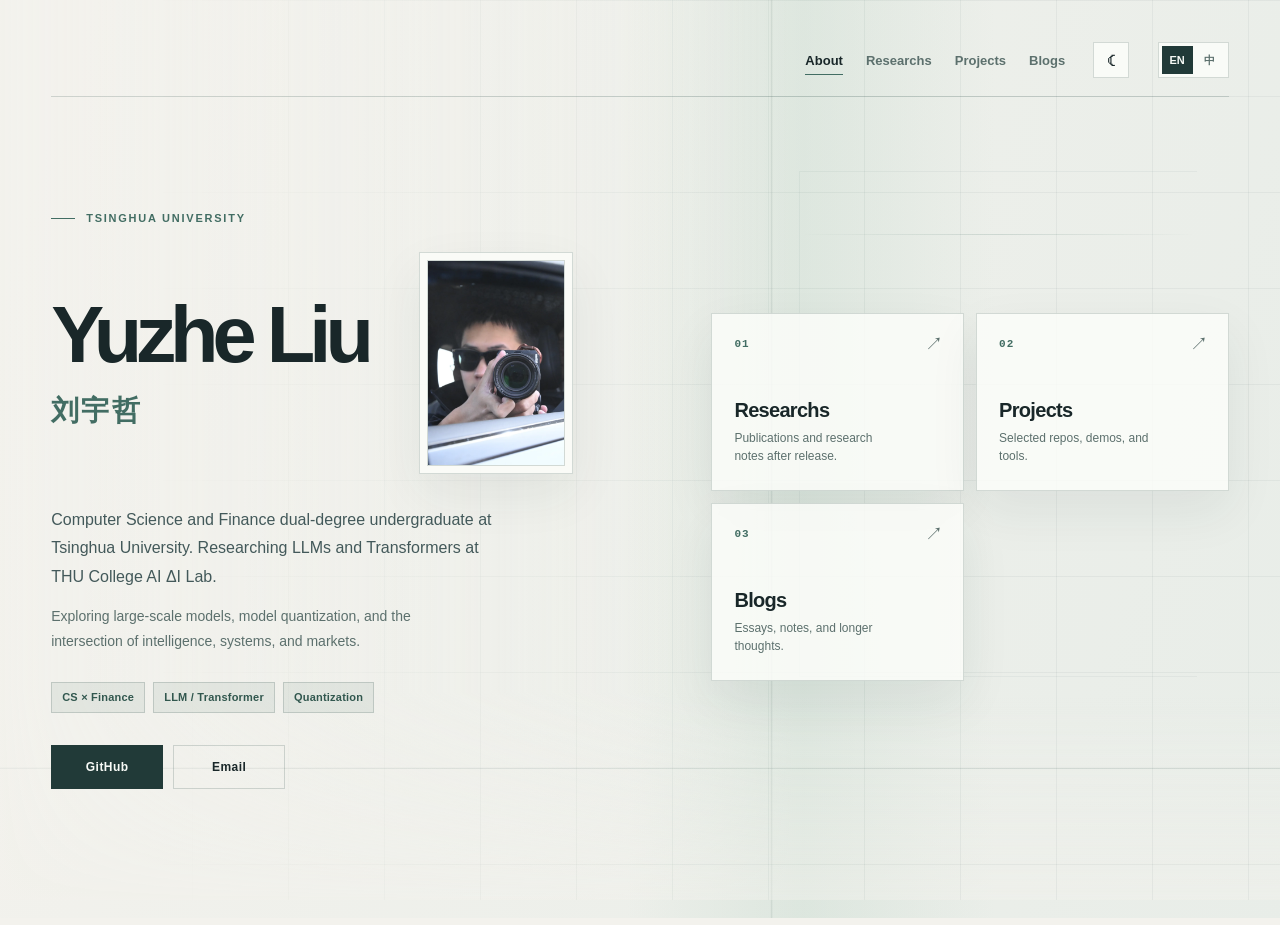
==== commit e5bc738d: "Add anonymous research card and simplify page navigation" ====
--- a/index.html
+++ b/index.html
@@ -14,7 +14,7 @@
   <meta name="description" content="刘宇哲 / Yuzhe Liu 的个人主页" />
   <title>刘宇哲 | Yuzhe Liu</title>
   <link rel="stylesheet" href="style.css?v=20261002b" />
-  <script src="script.js?v=20260812b" defer></script>
+  <script src="script.js?v=20261012d" defer></script>
 </head>
 <body
   data-page="about"
@@ -35,7 +35,6 @@
           <a href="researchs.html" data-nav="researchs" data-i18n="nav.researchs">Researchs</a>
           <a href="projects.html" data-nav="projects" data-i18n="nav.projects">Projects</a>
           <a href="blogs.html" data-nav="blogs" data-i18n="nav.blogs">Blogs</a>
-          <a href="contact.html" data-nav="contact" data-i18n="nav.contact">Contact</a>
         </nav>
         <button class="theme-toggle" type="button" data-theme-toggle aria-label="Switch to dark theme" title="Switch to dark theme">
           <span class="theme-icon" aria-hidden="true">☾</span>
@@ -96,11 +95,6 @@
           <span class="portal-title" data-i18n="portal.blogs.title">Blogs</span>
           <span class="portal-copy" data-i18n="portal.blogs.copy">Essays, notes, and longer thoughts.</span>
         </a>
-        <a class="portal-card" href="contact.html">
-          <span class="portal-index">04</span>
-          <span class="portal-title" data-i18n="portal.contact.title">Contact</span>
-          <span class="portal-copy" data-i18n="portal.contact.copy">Friend links and public connections.</span>
-        </a>
       </nav>
     </section>
   </main>
